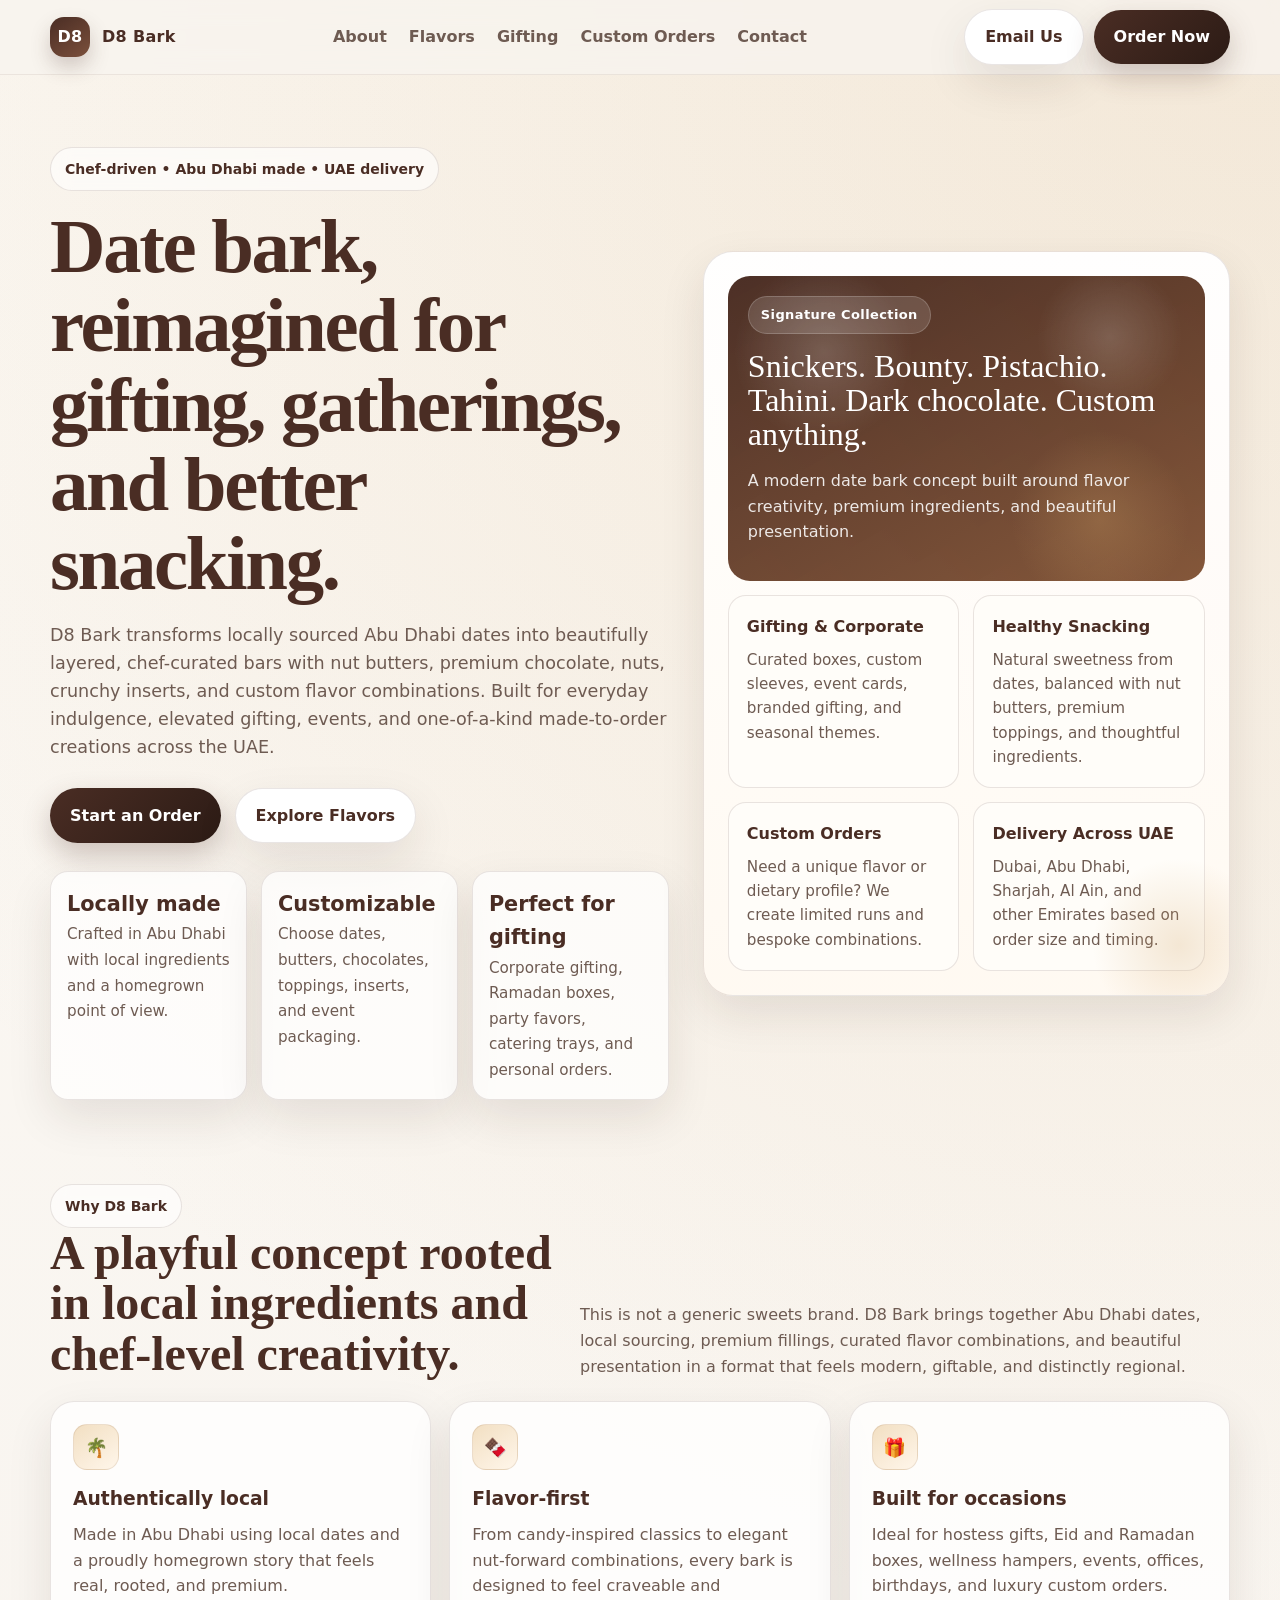
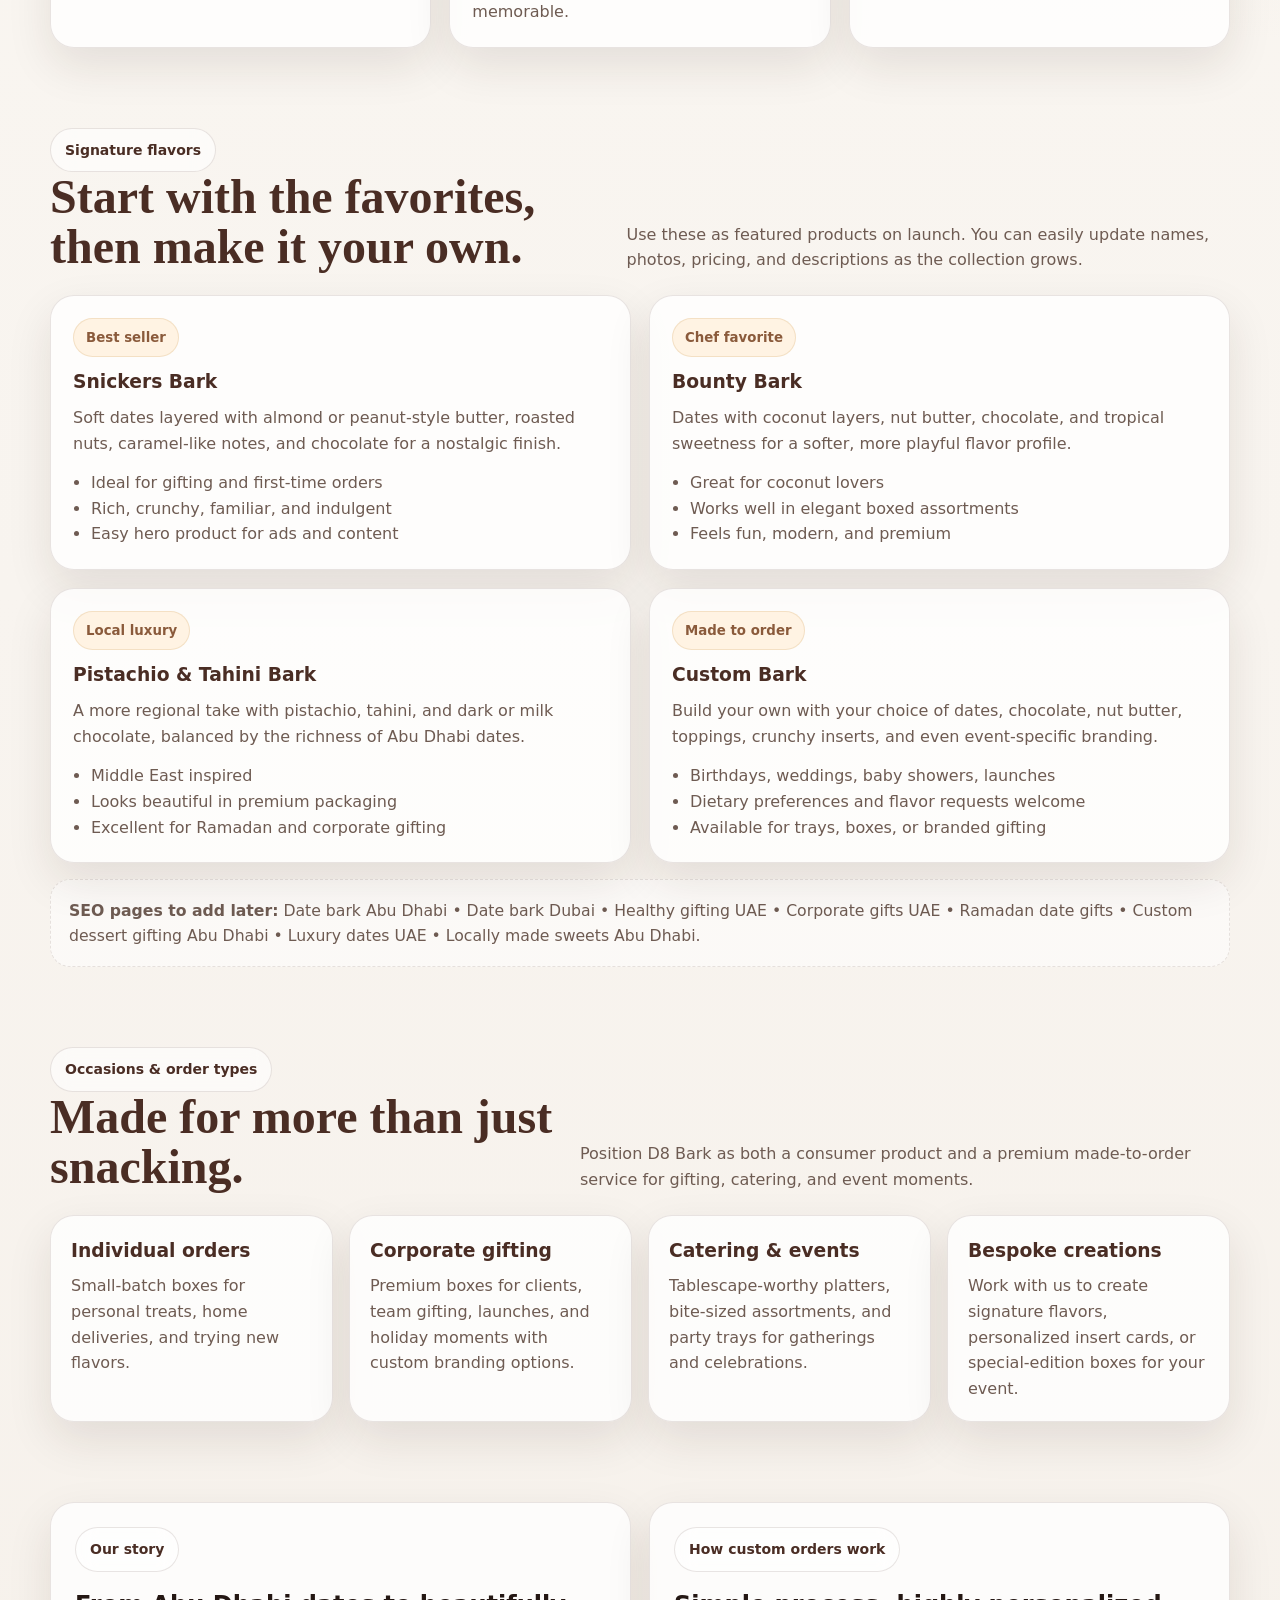
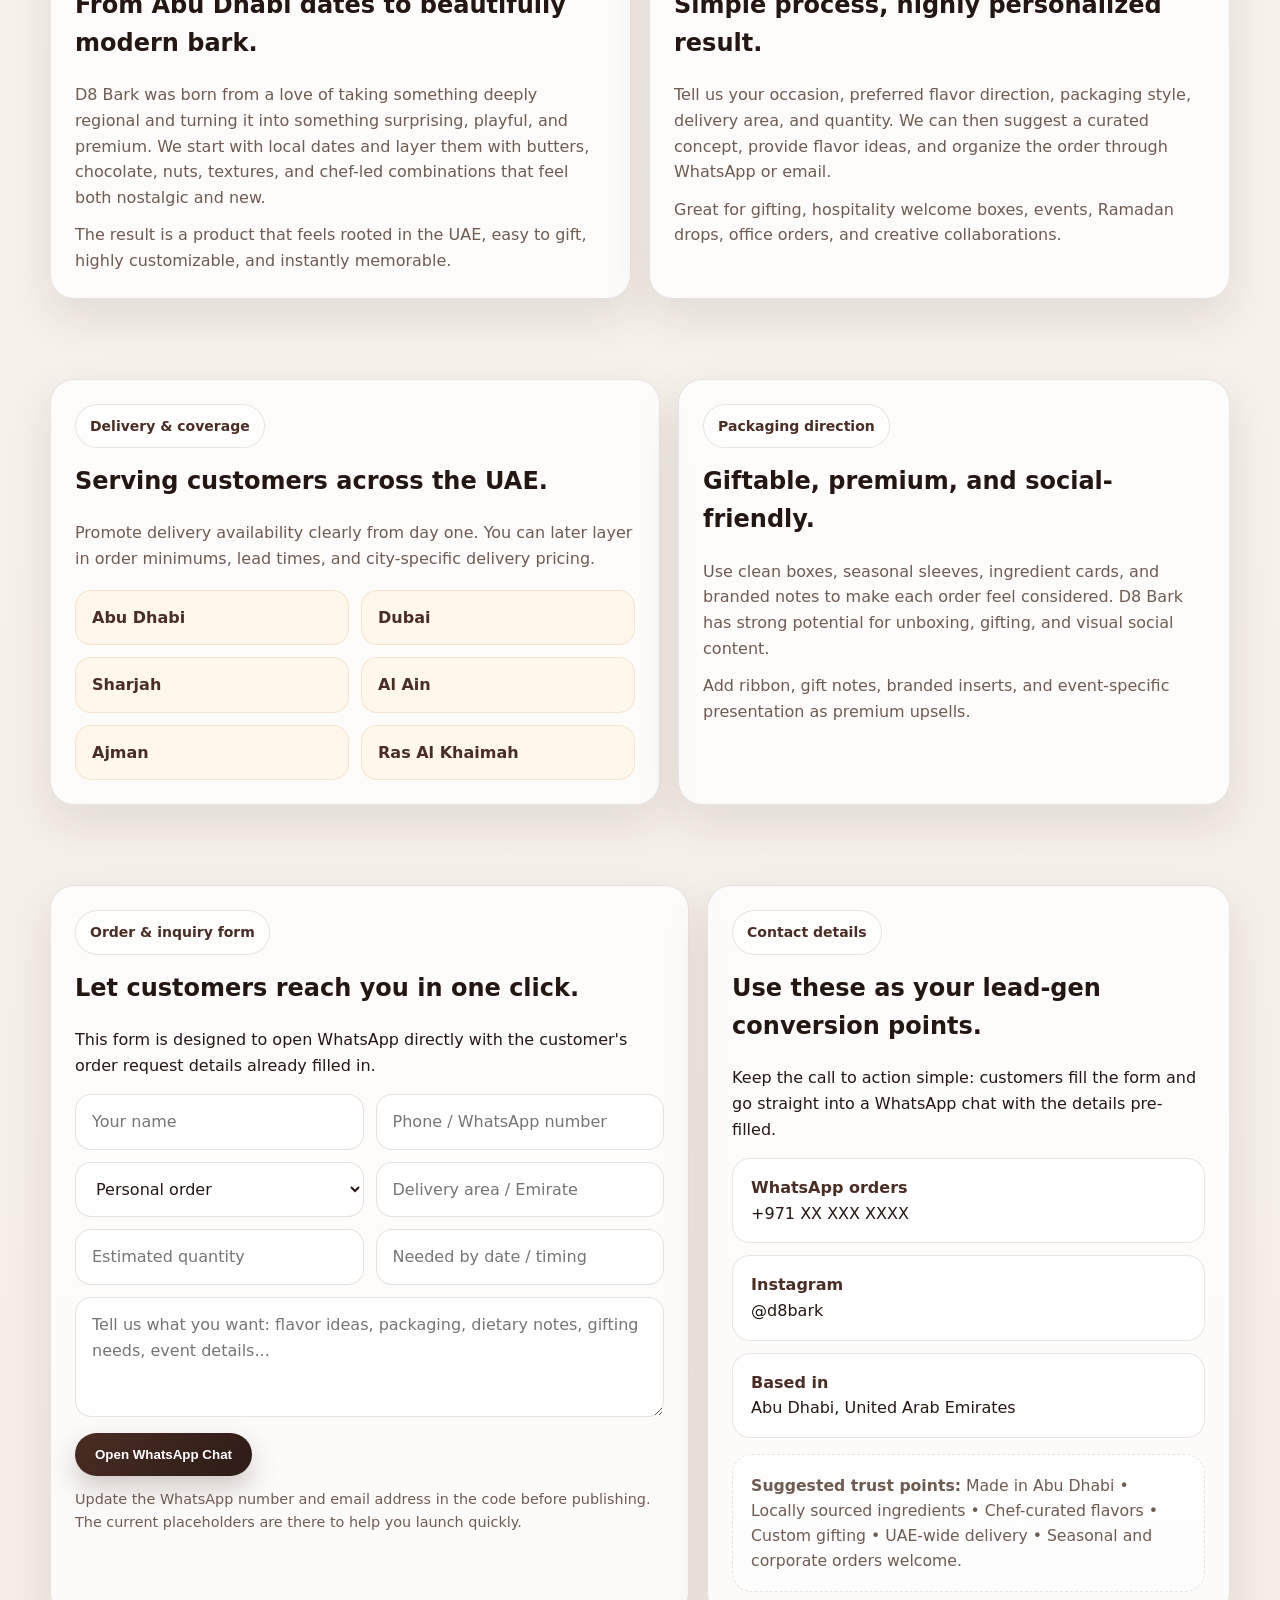
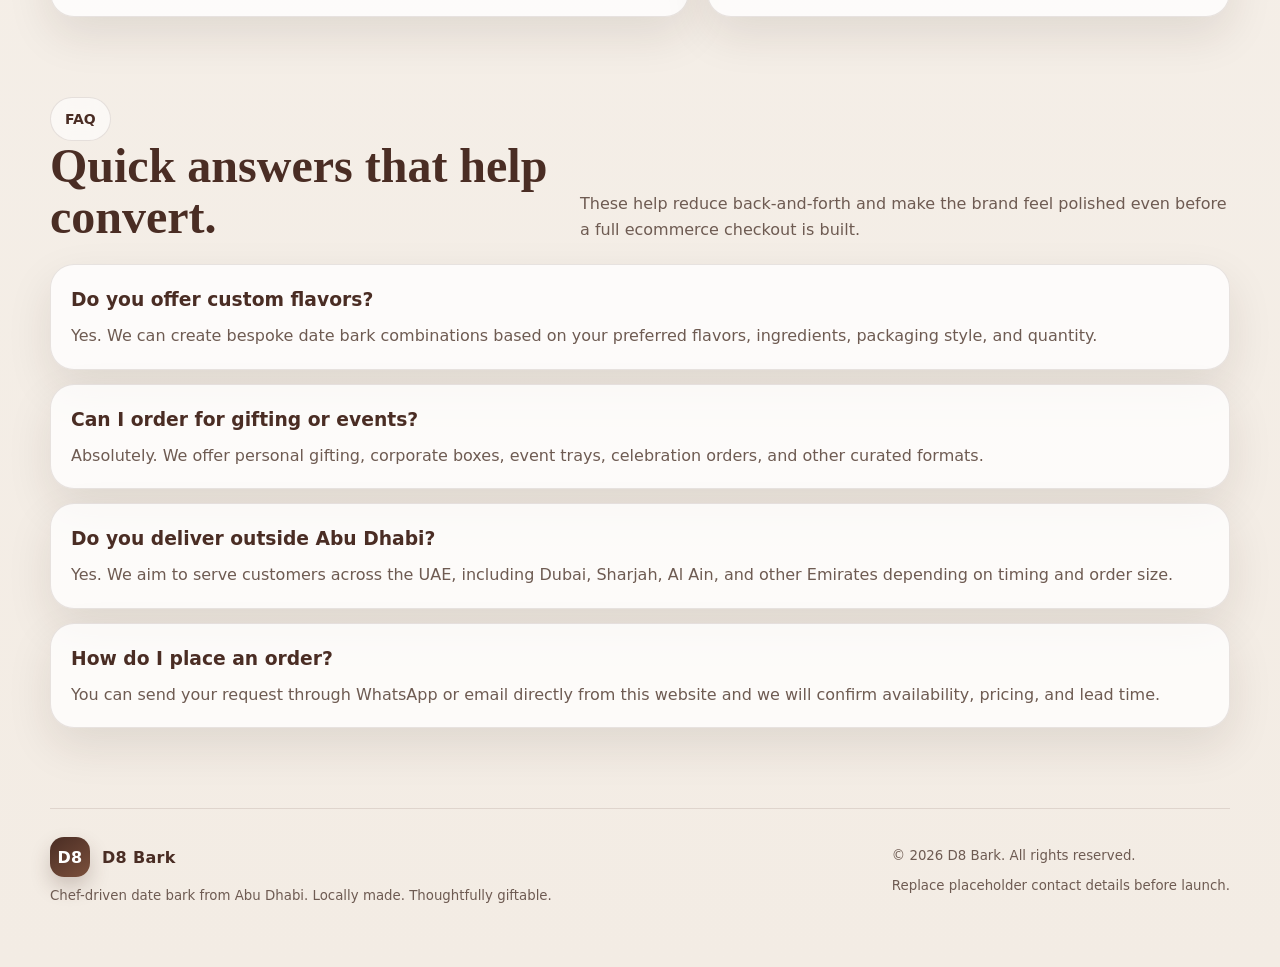
==== index.html @ bf07350d "Add files via upload" ====
<!DOCTYPE html>
<html lang="en">
<head>
  <meta charset="UTF-8" />
  <meta name="viewport" content="width=device-width, initial-scale=1.0" />
  <title>D8 Bark | Chef-Driven Date Bark from Abu Dhabi</title>
  <meta name="description" content="Locally made date bark from Abu Dhabi. Custom gifting, catering, healthy snacking, and made-to-order date bark across the UAE." />
  <meta name="theme-color" content="#4A2D24" />
  <meta property="og:title" content="D8 Bark | Chef-Driven Date Bark from Abu Dhabi" />
  <meta property="og:description" content="Locally made, locally sourced, chef-driven date bark for gifting, catering, and custom orders across the UAE." />
  <meta property="og:type" content="website" />
  <style>
    :root{
      --bg:#f8f4ef;
      --card:#fffdf9;
      --ink:#241713;
      --muted:#6e5b52;
      --brand:#4a2d24;
      --brand-2:#8a5a3b;
      --accent:#d4a76a;
      --line:rgba(74,45,36,.12);
      --shadow:0 18px 45px rgba(48,28,20,.10);
      --radius:22px;
      --max:1180px;
    }
    *{box-sizing:border-box}
    html{scroll-behavior:smooth}
    body{
      margin:0;
      font-family: Inter, ui-sans-serif, system-ui, -apple-system, BlinkMacSystemFont, "Segoe UI", sans-serif;
      background:
        radial-gradient(circle at top right, rgba(212,167,106,.20), transparent 28%),
        linear-gradient(180deg,#fbf8f3 0%, #f8f4ef 38%, #f3ece4 100%);
      color:var(--ink);
      line-height:1.6;
    }
    a{text-decoration:none;color:inherit}
    img{max-width:100%;display:block}
    .container{width:min(calc(100% - 32px), var(--max)); margin:0 auto}
    .pill{
      display:inline-flex; align-items:center; gap:8px;
      border:1px solid var(--line); padding:10px 14px; border-radius:999px;
      background:rgba(255,255,255,.6); backdrop-filter: blur(10px);
      color:var(--brand); font-weight:600; font-size:14px;
    }
    .btn{
      display:inline-flex; align-items:center; justify-content:center; gap:10px;
      padding:14px 20px; border-radius:999px; font-weight:700;
      transition:transform .2s ease, box-shadow .2s ease, opacity .2s ease;
      border:none; cursor:pointer;
    }
    .btn:hover{transform:translateY(-1px)}
    .btn-primary{
      background:linear-gradient(135deg,var(--brand),#2c1b15);
      color:#fff; box-shadow:0 12px 28px rgba(74,45,36,.25);
    }
    .btn-secondary{
      background:#fff; color:var(--brand); border:1px solid var(--line);
      box-shadow:var(--shadow);
    }
    .site-header{
      position:sticky; top:0; z-index:50;
      backdrop-filter: blur(12px);
      background:rgba(248,244,239,.78);
      border-bottom:1px solid rgba(74,45,36,.08);
    }
    .nav{
      display:flex; align-items:center; justify-content:space-between; gap:20px;
      min-height:74px;
    }
    .brand{
      display:flex; align-items:center; gap:12px; font-weight:800; letter-spacing:.02em;
      color:var(--brand);
    }
    .brand-mark{
      width:40px; height:40px; border-radius:14px;
      background:linear-gradient(145deg,var(--brand),#7b503c);
      color:#fff; display:grid; place-items:center; font-weight:900;
      box-shadow:0 10px 20px rgba(74,45,36,.22);
    }
    .nav-links{display:flex; align-items:center; gap:22px; color:var(--muted); font-weight:600}
    .nav-links a:hover{color:var(--brand)}
    .nav-cta{display:flex; gap:10px; align-items:center}
    .mobile-hide{display:block}
    .hero{
      padding:72px 0 44px;
    }
    .hero-grid{
      display:grid; grid-template-columns:1.08fr .92fr; gap:34px; align-items:center;
    }
    .hero-copy h1{
      font-family: Georgia, "Times New Roman", serif;
      font-size:clamp(2.6rem, 6vw, 5rem);
      line-height:1.03; margin:16px 0 18px; color:var(--brand);
      letter-spacing:-.03em;
    }
    .hero-copy p{
      font-size:1.1rem; color:var(--muted); max-width:700px;
    }
    .hero-actions{display:flex; flex-wrap:wrap; gap:14px; margin-top:26px}
    .hero-stats{
      display:grid; grid-template-columns:repeat(3,1fr); gap:14px; margin-top:28px;
    }
    .stat{
      background:rgba(255,255,255,.72);
      border:1px solid var(--line); border-radius:18px; padding:16px;
      box-shadow:var(--shadow);
    }
    .stat strong{display:block; font-size:1.3rem; color:var(--brand)}
    .stat span{font-size:.95rem; color:var(--muted)}
    .hero-card{
      background:linear-gradient(180deg, rgba(255,255,255,.95), rgba(255,249,242,.95));
      border:1px solid var(--line); border-radius:30px; padding:24px;
      box-shadow:var(--shadow);
      position:relative; overflow:hidden;
    }
    .hero-card:before{
      content:"";
      position:absolute; inset:auto -40px -40px auto; width:180px; height:180px;
      background:radial-gradient(circle, rgba(212,167,106,.26), transparent 68%);
    }
    .mock{
      display:grid; gap:14px;
    }
    .mock-top{
      border-radius:22px; padding:20px;
      min-height:220px;
      background:
        linear-gradient(150deg, rgba(74,45,36,.92), rgba(138,90,59,.88)),
        linear-gradient(45deg,#8c6b55,#3b271f);
      color:#fff; position:relative; overflow:hidden;
    }
    .mock-top:after{
      content:"";
      position:absolute; inset:0;
      background:
        radial-gradient(circle at 20% 25%, rgba(255,255,255,.18), transparent 20%),
        radial-gradient(circle at 80% 20%, rgba(255,255,255,.16), transparent 16%),
        radial-gradient(circle at 78% 80%, rgba(212,167,106,.26), transparent 20%);
      pointer-events:none;
    }
    .mock-badge{
      display:inline-block; padding:8px 12px; border-radius:999px;
      background:rgba(255,255,255,.14); border:1px solid rgba(255,255,255,.18);
      font-size:13px; font-weight:700; letter-spacing:.03em;
      position:relative; z-index:1;
    }
    .mock-title{
      position:relative; z-index:1;
      font-family:Georgia, serif; font-size:2rem; line-height:1.06; margin:16px 0 10px;
    }
    .mock-top p{position:relative; z-index:1; max-width:420px; color:rgba(255,255,255,.88)}
    .mini-grid{
      display:grid; grid-template-columns:repeat(2,1fr); gap:14px;
    }
    .mini-card{
      background:var(--card); border:1px solid var(--line);
      border-radius:18px; padding:18px; min-height:124px;
    }
    .mini-card h4{margin:0 0 8px; color:var(--brand)}
    .mini-card p{margin:0; color:var(--muted); font-size:.95rem}
    section{padding:40px 0}
    .section-head{
      display:flex; justify-content:space-between; align-items:end; gap:16px; margin-bottom:22px;
    }
    .section-head h2{
      font-family:Georgia, serif; font-size:clamp(2rem,4vw,3rem); line-height:1.05;
      color:var(--brand); margin:0;
    }
    .section-head p{max-width:650px; margin:0; color:var(--muted)}
    .card-grid{
      display:grid; grid-template-columns:repeat(3,1fr); gap:18px;
    }
    .feature, .product, .use-case, .faq, .story, .inquiry-card, .banner{
      background:rgba(255,255,255,.78); border:1px solid var(--line);
      border-radius:24px; box-shadow:var(--shadow);
    }
    .feature{padding:22px}
    .icon{
      width:46px; height:46px; border-radius:14px;
      display:grid; place-items:center; font-size:1.15rem; margin-bottom:14px;
      background:linear-gradient(145deg,#f2dfc2,#fff6ea);
      border:1px solid rgba(138,90,59,.14);
    }
    h3{margin:0 0 8px; color:var(--brand)}
    .feature p,.product p,.use-case p,.story p,.faq p,.banner p{margin:0; color:var(--muted)}
    .products{
      display:grid; grid-template-columns:repeat(2,1fr); gap:18px;
    }
    .product{padding:22px; position:relative; overflow:hidden}
    .product small{
      display:inline-flex; margin-bottom:10px; font-weight:700; color:var(--brand-2);
      background:#fff3e3; border:1px solid rgba(212,167,106,.25);
      padding:8px 12px; border-radius:999px;
    }
    .product ul{
      margin:14px 0 0; padding-left:18px; color:var(--muted)
    }
    .story-wrap{
      display:grid; grid-template-columns:1fr 1fr; gap:18px;
    }
    .story{padding:24px}
    .use-cases{
      display:grid; grid-template-columns:repeat(4,1fr); gap:16px;
    }
    .use-case{padding:20px}
    .delivery{
      display:grid; grid-template-columns:1.05fr .95fr; gap:18px; align-items:stretch;
    }
    .banner{padding:24px}
    .delivery-list{
      display:grid; grid-template-columns:repeat(2,1fr); gap:12px; margin-top:18px;
    }
    .delivery-item{
      padding:14px 16px; border-radius:16px; background:#fff7ec; color:var(--brand);
      border:1px solid rgba(212,167,106,.24); font-weight:700;
    }
    .inquiry-wrap{
      display:grid; grid-template-columns:1.1fr .9fr; gap:18px;
    }
    .inquiry-card{padding:24px}
    .contact-list{
      display:grid; gap:12px; margin-top:16px;
    }
    .contact-item{
      padding:16px 18px; border-radius:18px; border:1px solid var(--line); background:#fff;
    }
    .contact-item strong{display:block; color:var(--brand)}
    form{
      display:grid; gap:12px; margin-top:16px;
    }
    .row-2{display:grid; grid-template-columns:1fr 1fr; gap:12px}
    input, select, textarea{
      width:100%; padding:14px 16px; border-radius:16px;
      border:1px solid rgba(74,45,36,.14); background:#fff; color:var(--ink);
      font:inherit;
    }
    textarea{min-height:120px; resize:vertical}
    .form-note{font-size:.9rem; color:var(--muted); margin-top:12px}
    .faq-list{display:grid; gap:14px}
    .faq{padding:20px}
    .footer{
      padding:40px 0 60px; color:var(--muted);
    }
    .footer-inner{
      display:flex; justify-content:space-between; gap:20px; align-items:flex-start;
      padding-top:28px; border-top:1px solid var(--line);
    }
    .footer small{display:block; margin-top:8px}
    .seo-copy{
      font-size:.98rem; color:var(--muted);
      background:rgba(255,255,255,.5); border:1px dashed rgba(74,45,36,.12);
      border-radius:20px; padding:18px; margin-top:16px;
    }
    @media (max-width: 980px){
      .hero-grid,.story-wrap,.delivery,.inquiry-wrap{grid-template-columns:1fr}
      .card-grid,.use-cases{grid-template-columns:repeat(2,1fr)}
      .products{grid-template-columns:1fr}
      .nav-links{display:none}
      .mobile-hide{display:none}
    }
    @media (max-width: 640px){
      .hero{padding-top:34px}
      .hero-stats,.card-grid,.use-cases,.delivery-list,.row-2,.mini-grid{grid-template-columns:1fr}
      .nav-cta .btn-secondary{display:none}
      .footer-inner{flex-direction:column}
      .btn{width:100%}
      .hero-actions{display:grid; grid-template-columns:1fr}
    }
  </style>
</head>
<body>
  <header class="site-header">
    <div class="container nav">
      <a href="#top" class="brand">
        <span class="brand-mark">D8</span>
        <span>D8 Bark</span>
      </a>
      <nav class="nav-links">
        <a href="#about">About</a>
        <a href="#flavors">Flavors</a>
        <a href="#gifting">Gifting</a>
        <a href="#custom">Custom Orders</a>
        <a href="#contact">Contact</a>
      </nav>
      <div class="nav-cta">
        <a class="btn btn-secondary mobile-hide" href="mailto:jessica.queitsch@gmail.com">Email Us</a>
        <a class="btn btn-primary" href="#contact">Order Now</a>
      </div>
    </div>
  </header>

  <main id="top">
    <section class="hero">
      <div class="container hero-grid">
        <div class="hero-copy">
          <span class="pill">Chef-driven • Abu Dhabi made • UAE delivery</span>
          <h1>Date bark, reimagined for gifting, gatherings, and better snacking.</h1>
          <p>
            D8 Bark transforms locally sourced Abu Dhabi dates into beautifully layered, chef-curated bars with nut butters,
            premium chocolate, nuts, crunchy inserts, and custom flavor combinations. Built for everyday indulgence, elevated gifting,
            events, and one-of-a-kind made-to-order creations across the UAE.
          </p>
          <div class="hero-actions">
            <a class="btn btn-primary" href="#contact">Start an Order</a>
            <a class="btn btn-secondary" href="#flavors">Explore Flavors</a>
          </div>
          <div class="hero-stats">
            <div class="stat">
              <strong>Locally made</strong>
              <span>Crafted in Abu Dhabi with local ingredients and a homegrown point of view.</span>
            </div>
            <div class="stat">
              <strong>Customizable</strong>
              <span>Choose dates, butters, chocolates, toppings, inserts, and event packaging.</span>
            </div>
            <div class="stat">
              <strong>Perfect for gifting</strong>
              <span>Corporate gifting, Ramadan boxes, party favors, catering trays, and personal orders.</span>
            </div>
          </div>
        </div>

        <div class="hero-card">
          <div class="mock">
            <div class="mock-top">
              <span class="mock-badge">Signature Collection</span>
              <div class="mock-title">Snickers. Bounty. Pistachio. Tahini. Dark chocolate. Custom anything.</div>
              <p>
                A modern date bark concept built around flavor creativity, premium ingredients, and beautiful presentation.
              </p>
            </div>
            <div class="mini-grid">
              <div class="mini-card">
                <h4>Gifting & Corporate</h4>
                <p>Curated boxes, custom sleeves, event cards, branded gifting, and seasonal themes.</p>
              </div>
              <div class="mini-card">
                <h4>Healthy Snacking</h4>
                <p>Natural sweetness from dates, balanced with nut butters, premium toppings, and thoughtful ingredients.</p>
              </div>
              <div class="mini-card">
                <h4>Custom Orders</h4>
                <p>Need a unique flavor or dietary profile? We create limited runs and bespoke combinations.</p>
              </div>
              <div class="mini-card">
                <h4>Delivery Across UAE</h4>
                <p>Dubai, Abu Dhabi, Sharjah, Al Ain, and other Emirates based on order size and timing.</p>
              </div>
            </div>
          </div>
        </div>
      </div>
    </section>

    <section id="about">
      <div class="container">
        <div class="section-head">
          <div>
            <span class="pill">Why D8 Bark</span>
            <h2>A playful concept rooted in local ingredients and chef-level creativity.</h2>
          </div>
          <p>
            This is not a generic sweets brand. D8 Bark brings together Abu Dhabi dates, local sourcing, premium fillings,
            curated flavor combinations, and beautiful presentation in a format that feels modern, giftable, and distinctly regional.
          </p>
        </div>

        <div class="card-grid">
          <article class="feature">
            <div class="icon">🌴</div>
            <h3>Authentically local</h3>
            <p>Made in Abu Dhabi using local dates and a proudly homegrown story that feels real, rooted, and premium.</p>
          </article>
          <article class="feature">
            <div class="icon">🍫</div>
            <h3>Flavor-first</h3>
            <p>From candy-inspired classics to elegant nut-forward combinations, every bark is designed to feel craveable and memorable.</p>
          </article>
          <article class="feature">
            <div class="icon">🎁</div>
            <h3>Built for occasions</h3>
            <p>Ideal for hostess gifts, Eid and Ramadan boxes, wellness hampers, events, offices, birthdays, and luxury custom orders.</p>
          </article>
        </div>
      </div>
    </section>

    <section id="flavors">
      <div class="container">
        <div class="section-head">
          <div>
            <span class="pill">Signature flavors</span>
            <h2>Start with the favorites, then make it your own.</h2>
          </div>
          <p>
            Use these as featured products on launch. You can easily update names, photos, pricing, and descriptions as the collection grows.
          </p>
        </div>

        <div class="products">
          <article class="product">
            <small>Best seller</small>
            <h3>Snickers Bark</h3>
            <p>Soft dates layered with almond or peanut-style butter, roasted nuts, caramel-like notes, and chocolate for a nostalgic finish.</p>
            <ul>
              <li>Ideal for gifting and first-time orders</li>
              <li>Rich, crunchy, familiar, and indulgent</li>
              <li>Easy hero product for ads and content</li>
            </ul>
          </article>

          <article class="product">
            <small>Chef favorite</small>
            <h3>Bounty Bark</h3>
            <p>Dates with coconut layers, nut butter, chocolate, and tropical sweetness for a softer, more playful flavor profile.</p>
            <ul>
              <li>Great for coconut lovers</li>
              <li>Works well in elegant boxed assortments</li>
              <li>Feels fun, modern, and premium</li>
            </ul>
          </article>

          <article class="product">
            <small>Local luxury</small>
            <h3>Pistachio & Tahini Bark</h3>
            <p>A more regional take with pistachio, tahini, and dark or milk chocolate, balanced by the richness of Abu Dhabi dates.</p>
            <ul>
              <li>Middle East inspired</li>
              <li>Looks beautiful in premium packaging</li>
              <li>Excellent for Ramadan and corporate gifting</li>
            </ul>
          </article>

          <article class="product">
            <small>Made to order</small>
            <h3>Custom Bark</h3>
            <p>Build your own with your choice of dates, chocolate, nut butter, toppings, crunchy inserts, and even event-specific branding.</p>
            <ul>
              <li>Birthdays, weddings, baby showers, launches</li>
              <li>Dietary preferences and flavor requests welcome</li>
              <li>Available for trays, boxes, or branded gifting</li>
            </ul>
          </article>
        </div>

        <div class="seo-copy">
          <strong>SEO pages to add later:</strong> Date bark Abu Dhabi • Date bark Dubai • Healthy gifting UAE • Corporate gifts UAE • Ramadan date gifts • Custom dessert gifting Abu Dhabi • Luxury dates UAE • Locally made sweets Abu Dhabi.
        </div>
      </div>
    </section>

    <section id="gifting">
      <div class="container">
        <div class="section-head">
          <div>
            <span class="pill">Occasions & order types</span>
            <h2>Made for more than just snacking.</h2>
          </div>
          <p>
            Position D8 Bark as both a consumer product and a premium made-to-order service for gifting, catering, and event moments.
          </p>
        </div>

        <div class="use-cases">
          <article class="use-case">
            <h3>Individual orders</h3>
            <p>Small-batch boxes for personal treats, home deliveries, and trying new flavors.</p>
          </article>
          <article class="use-case">
            <h3>Corporate gifting</h3>
            <p>Premium boxes for clients, team gifting, launches, and holiday moments with custom branding options.</p>
          </article>
          <article class="use-case">
            <h3>Catering & events</h3>
            <p>Tablescape-worthy platters, bite-sized assortments, and party trays for gatherings and celebrations.</p>
          </article>
          <article class="use-case">
            <h3>Bespoke creations</h3>
            <p>Work with us to create signature flavors, personalized insert cards, or special-edition boxes for your event.</p>
          </article>
        </div>
      </div>
    </section>

    <section id="custom">
      <div class="container story-wrap">
        <article class="story">
          <span class="pill">Our story</span>
          <h2 style="margin-top:14px">From Abu Dhabi dates to beautifully modern bark.</h2>
          <p>
            D8 Bark was born from a love of taking something deeply regional and turning it into something surprising, playful, and premium.
            We start with local dates and layer them with butters, chocolate, nuts, textures, and chef-led combinations that feel both nostalgic and new.
          </p>
          <p style="margin-top:12px">
            The result is a product that feels rooted in the UAE, easy to gift, highly customizable, and instantly memorable.
          </p>
        </article>

        <article class="story">
          <span class="pill">How custom orders work</span>
          <h2 style="margin-top:14px">Simple process, highly personalized result.</h2>
          <p>
            Tell us your occasion, preferred flavor direction, packaging style, delivery area, and quantity. We can then suggest a curated concept,
            provide flavor ideas, and organize the order through WhatsApp or email.
          </p>
          <p style="margin-top:12px">
            Great for gifting, hospitality welcome boxes, events, Ramadan drops, office orders, and creative collaborations.
          </p>
        </article>
      </div>
    </section>

    <section>
      <div class="container delivery">
        <article class="banner">
          <span class="pill">Delivery & coverage</span>
          <h2 style="margin-top:14px">Serving customers across the UAE.</h2>
          <p>
            Promote delivery availability clearly from day one. You can later layer in order minimums, lead times, and city-specific delivery pricing.
          </p>
          <div class="delivery-list">
            <div class="delivery-item">Abu Dhabi</div>
            <div class="delivery-item">Dubai</div>
            <div class="delivery-item">Sharjah</div>
            <div class="delivery-item">Al Ain</div>
            <div class="delivery-item">Ajman</div>
            <div class="delivery-item">Ras Al Khaimah</div>
          </div>
        </article>

        <article class="banner">
          <span class="pill">Packaging direction</span>
          <h2 style="margin-top:14px">Giftable, premium, and social-friendly.</h2>
          <p>
            Use clean boxes, seasonal sleeves, ingredient cards, and branded notes to make each order feel considered. D8 Bark has strong potential for
            unboxing, gifting, and visual social content.
          </p>
          <p style="margin-top:12px">
            Add ribbon, gift notes, branded inserts, and event-specific presentation as premium upsells.
          </p>
        </article>
      </div>
    </section>

    <section id="contact">
      <div class="container inquiry-wrap">
        <article class="inquiry-card">
          <span class="pill">Order & inquiry form</span>
          <h2 style="margin-top:14px">Let customers reach you in one click.</h2>
          <p>
            This form is designed to open WhatsApp directly with the customer's order request details already filled in.
          </p>

          <form id="orderForm">
            <div class="row-2">
              <input type="text" id="name" placeholder="Your name" required />
              <input type="text" id="phone" placeholder="Phone / WhatsApp number" />
            </div>
            <div class="row-2">
              <select id="orderType">
                <option>Personal order</option>
                <option>Corporate gifting</option>
                <option>Catering / event</option>
                <option>Custom flavor request</option>
              </select>
              <input type="text" id="location" placeholder="Delivery area / Emirate" />
            </div>
            <div class="row-2">
              <input type="text" id="quantity" placeholder="Estimated quantity" />
              <input type="text" id="timing" placeholder="Needed by date / timing" />
            </div>
            <textarea id="notes" placeholder="Tell us what you want: flavor ideas, packaging, dietary notes, gifting needs, event details..."></textarea>

            <div class="hero-actions" style="margin-top:4px">
              <button type="button" class="btn btn-primary" onclick="sendWhatsApp()">Open WhatsApp Chat</button>
            </div>
          </form>

          <p class="form-note">
            Update the WhatsApp number and email address in the code before publishing. The current placeholders are there to help you launch quickly.
          </p>
        </article>

        <article class="inquiry-card">
          <span class="pill">Contact details</span>
          <h2 style="margin-top:14px">Use these as your lead-gen conversion points.</h2>
          <p>
            Keep the call to action simple: customers fill the form and go straight into a WhatsApp chat with the details pre-filled.
          </p>

          <div class="contact-list">
            <div class="contact-item">
              <strong>WhatsApp orders</strong>
              <span>+971 XX XXX XXXX</span>
            </div>
            <div class="contact-item">
              <strong>Instagram</strong>
              <span>@d8bark</span>
            </div>
            <div class="contact-item">
              <strong>Based in</strong>
              <span>Abu Dhabi, United Arab Emirates</span>
            </div>
          </div>

          <div class="seo-copy">
            <strong>Suggested trust points:</strong> Made in Abu Dhabi • Locally sourced ingredients • Chef-curated flavors • Custom gifting • UAE-wide delivery • Seasonal and corporate orders welcome.
          </div>
        </article>
      </div>
    </section>

    <section>
      <div class="container">
        <div class="section-head">
          <div>
            <span class="pill">FAQ</span>
            <h2>Quick answers that help convert.</h2>
          </div>
          <p>
            These help reduce back-and-forth and make the brand feel polished even before a full ecommerce checkout is built.
          </p>
        </div>

        <div class="faq-list">
          <article class="faq">
            <h3>Do you offer custom flavors?</h3>
            <p>Yes. We can create bespoke date bark combinations based on your preferred flavors, ingredients, packaging style, and quantity.</p>
          </article>
          <article class="faq">
            <h3>Can I order for gifting or events?</h3>
            <p>Absolutely. We offer personal gifting, corporate boxes, event trays, celebration orders, and other curated formats.</p>
          </article>
          <article class="faq">
            <h3>Do you deliver outside Abu Dhabi?</h3>
            <p>Yes. We aim to serve customers across the UAE, including Dubai, Sharjah, Al Ain, and other Emirates depending on timing and order size.</p>
          </article>
          <article class="faq">
            <h3>How do I place an order?</h3>
            <p>You can send your request through WhatsApp or email directly from this website and we will confirm availability, pricing, and lead time.</p>
          </article>
        </div>
      </div>
    </section>
  </main>

  <footer class="footer">
    <div class="container footer-inner">
      <div>
        <div class="brand">
          <span class="brand-mark">D8</span>
          <span>D8 Bark</span>
        </div>
        <small>Chef-driven date bark from Abu Dhabi. Locally made. Thoughtfully giftable.</small>
      </div>
      <div>
        <small>© 2026 D8 Bark. All rights reserved.</small>
        <small>Replace placeholder contact details before launch.</small>
      </div>
    </div>
  </footer>

  <script>
    const SETTINGS = {
      whatsappNumber: "971545050266", // Replace with actual number, no + or spaces
      email: "jessica.queitsch@gmail.com"
    };

    function getFormMessage() {
      const name = document.getElementById("name").value || "";
      const phone = document.getElementById("phone").value || "";
      const orderType = document.getElementById("orderType").value || "";
      const location = document.getElementById("location").value || "";
      const quantity = document.getElementById("quantity").value || "";
      const timing = document.getElementById("timing").value || "";
      const notes = document.getElementById("notes").value || "";

      return `Hello D8 Bark!%0A%0AI'm interested in placing an order.%0A%0AName: ${encodeURIComponent(name)}%0APhone: ${encodeURIComponent(phone)}%0AOrder type: ${encodeURIComponent(orderType)}%0ALocation: ${encodeURIComponent(location)}%0AEstimated quantity: ${encodeURIComponent(quantity)}%0ANeeded by: ${encodeURIComponent(timing)}%0ADetails: ${encodeURIComponent(notes)}`;
    }

    function sendWhatsApp() {
      const url = `https://wa.me/${SETTINGS.whatsappNumber}?text=${getFormMessage()}`;
      window.open(url, "_blank");
    }
  </script>
</body>
</html>
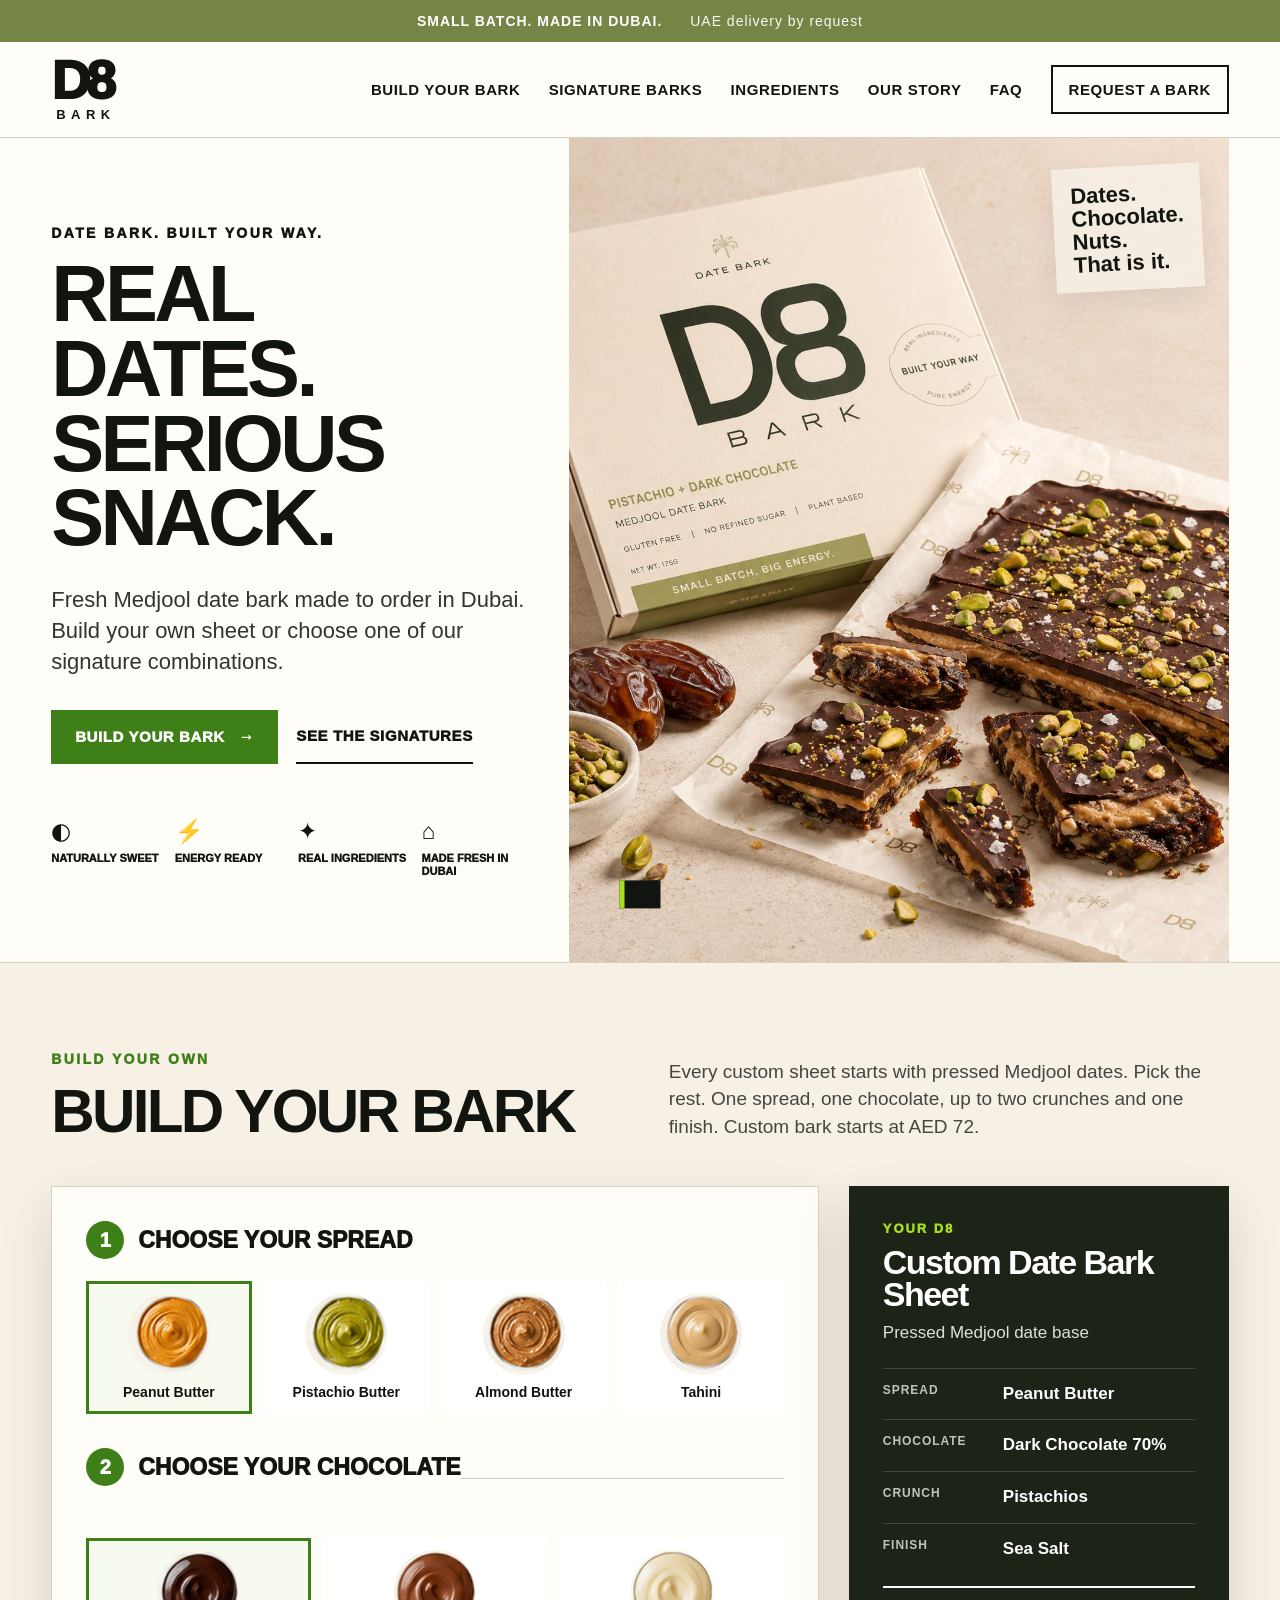
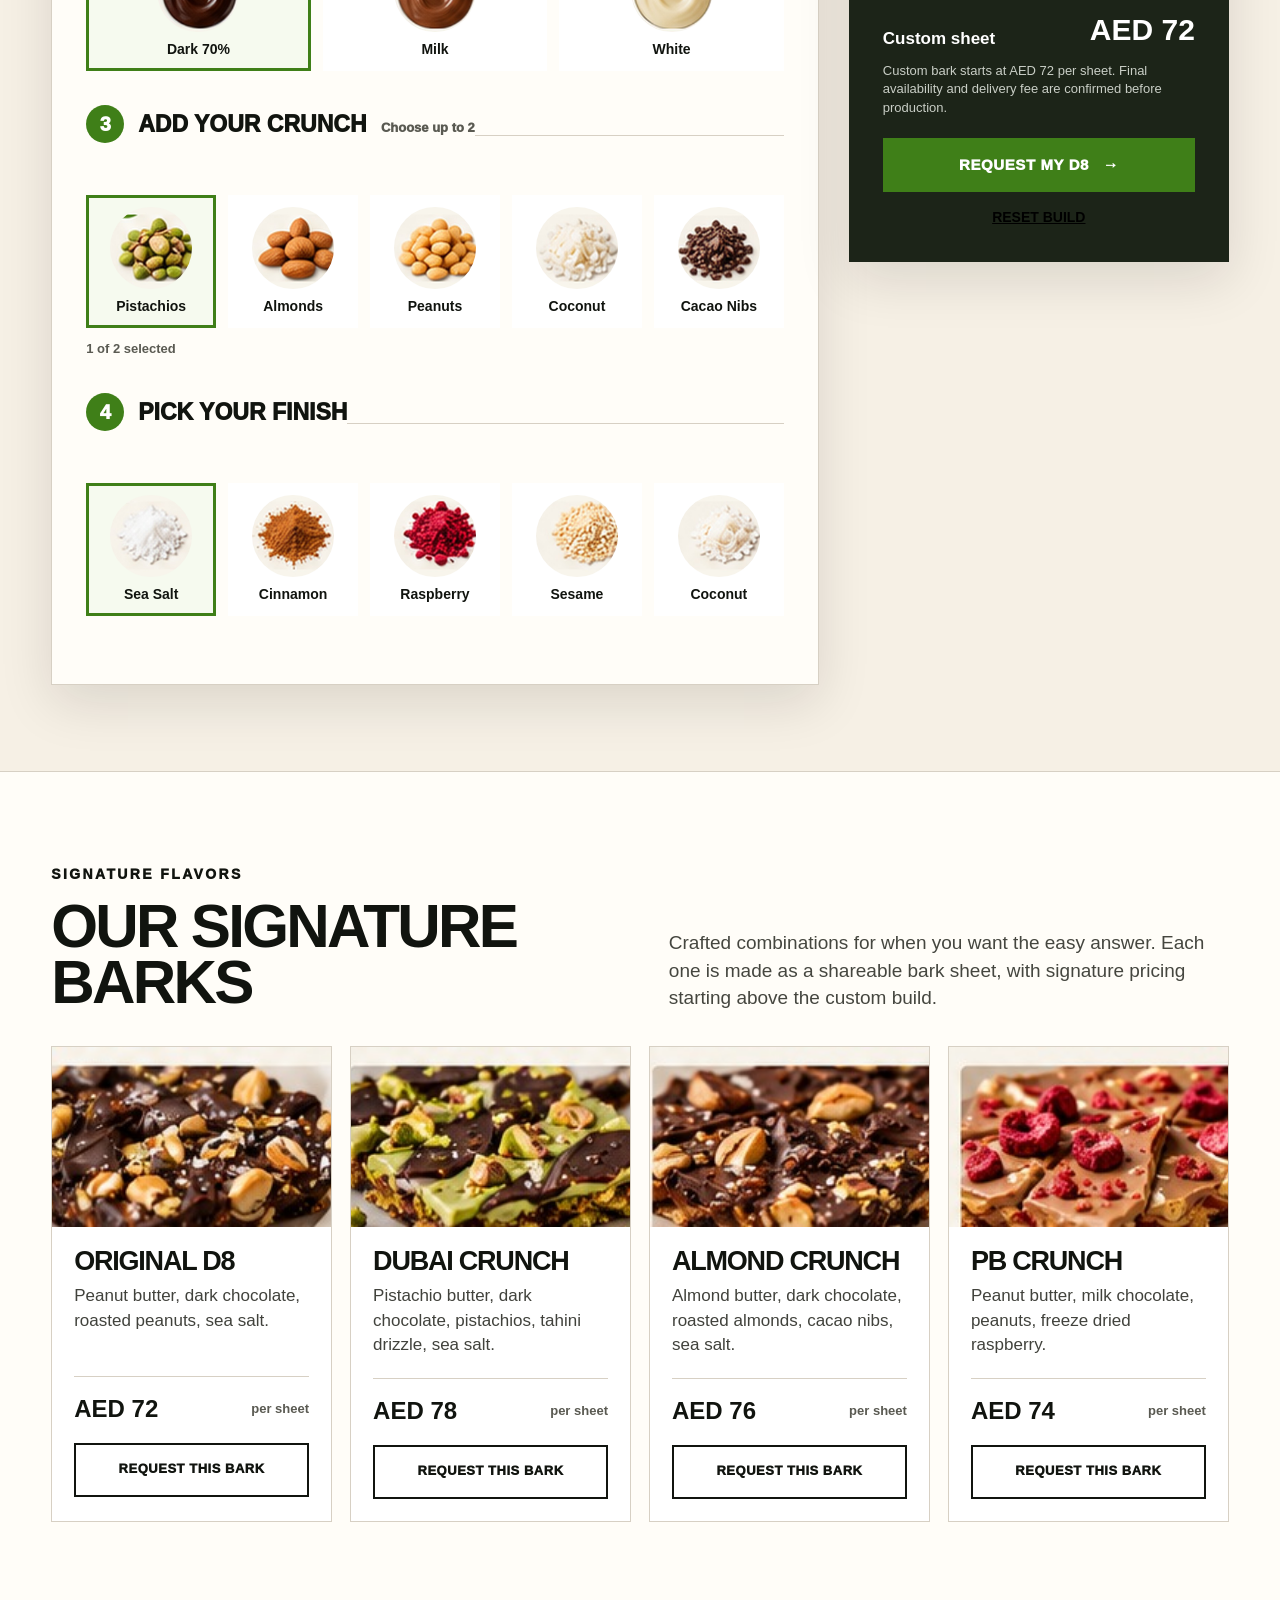
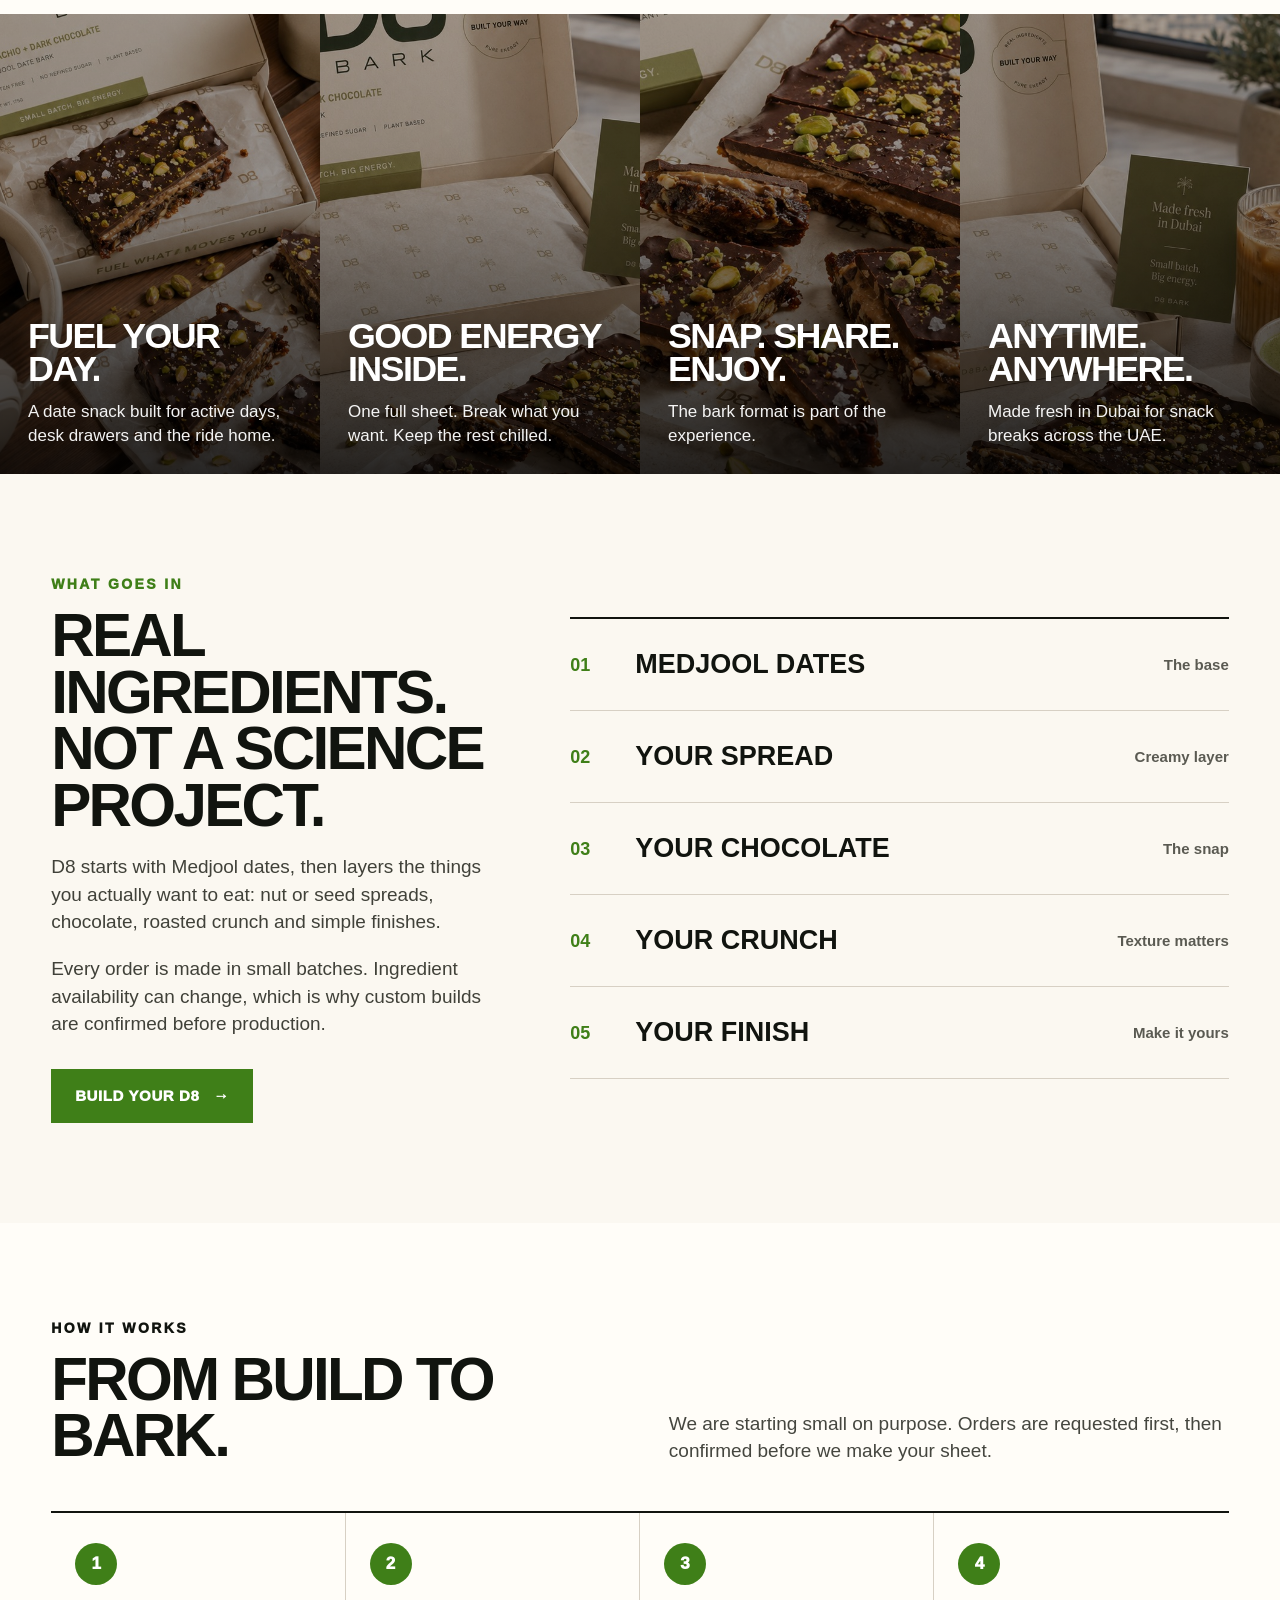
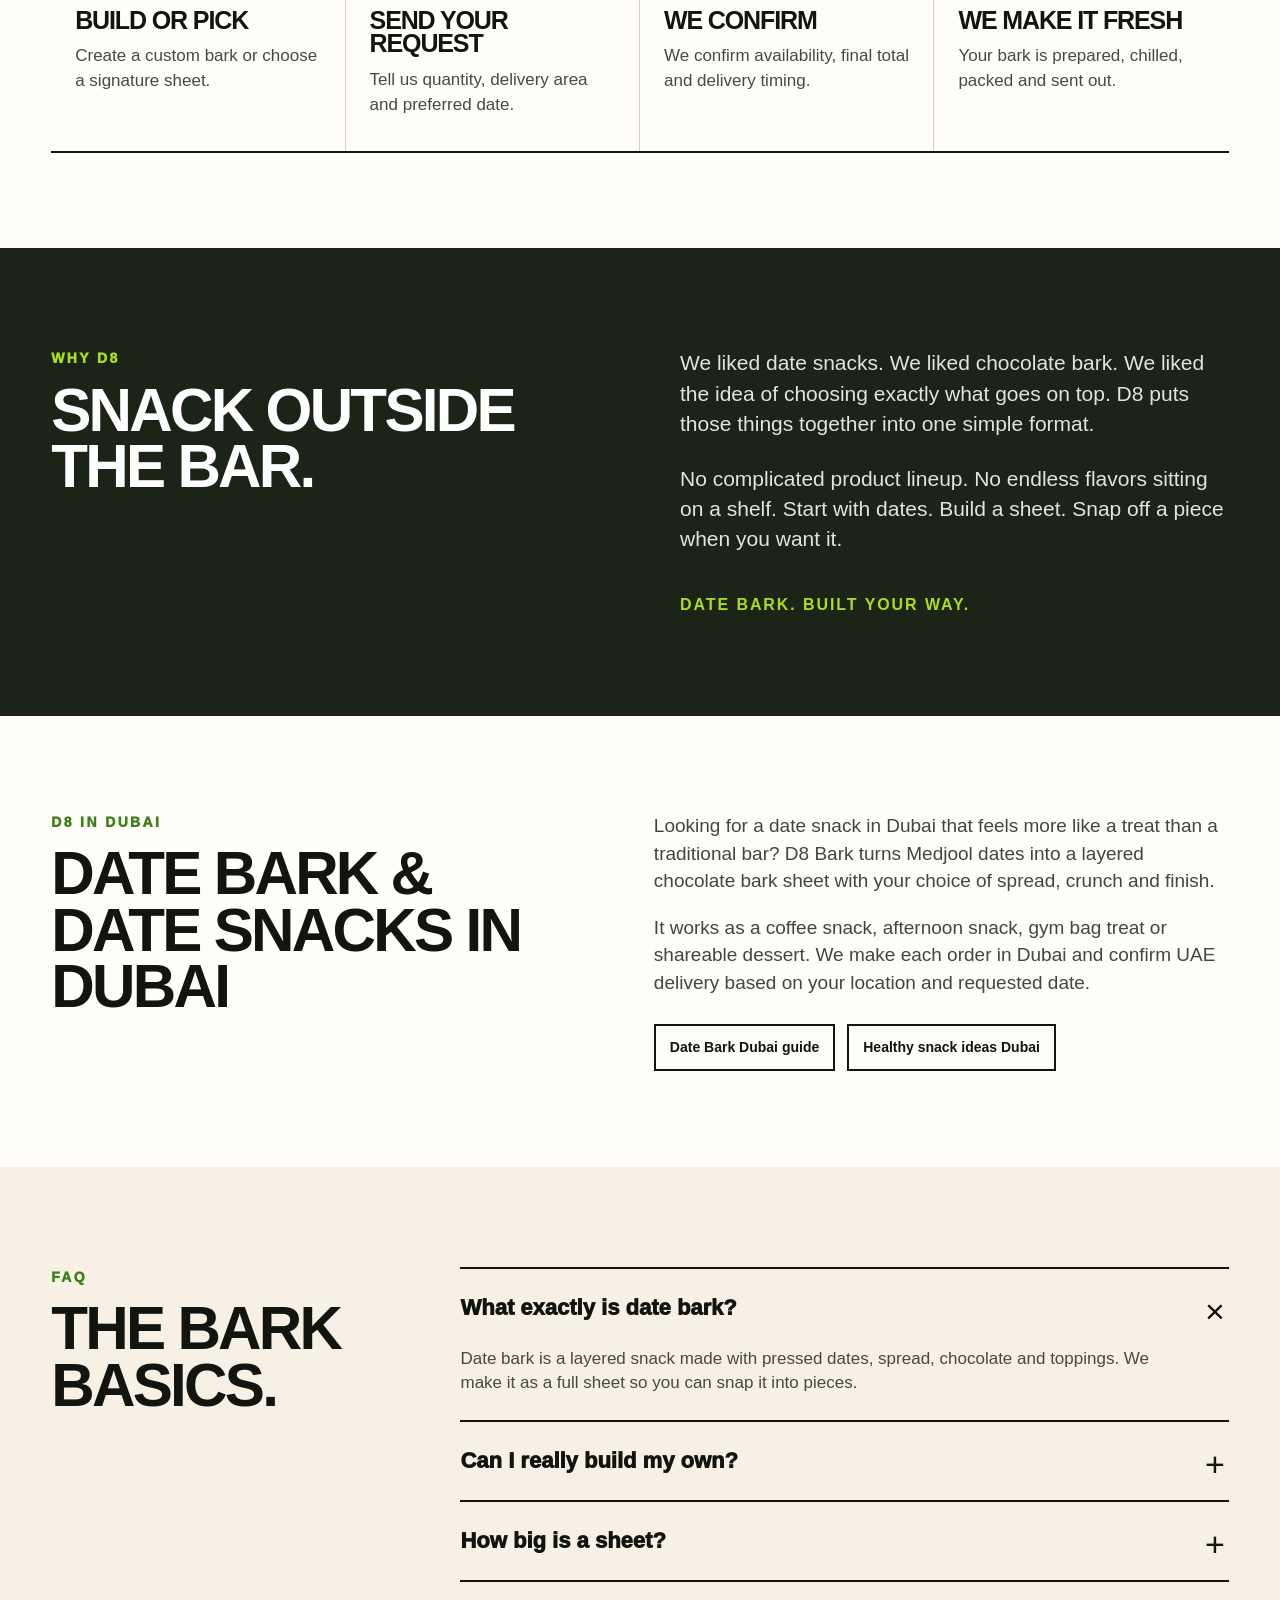
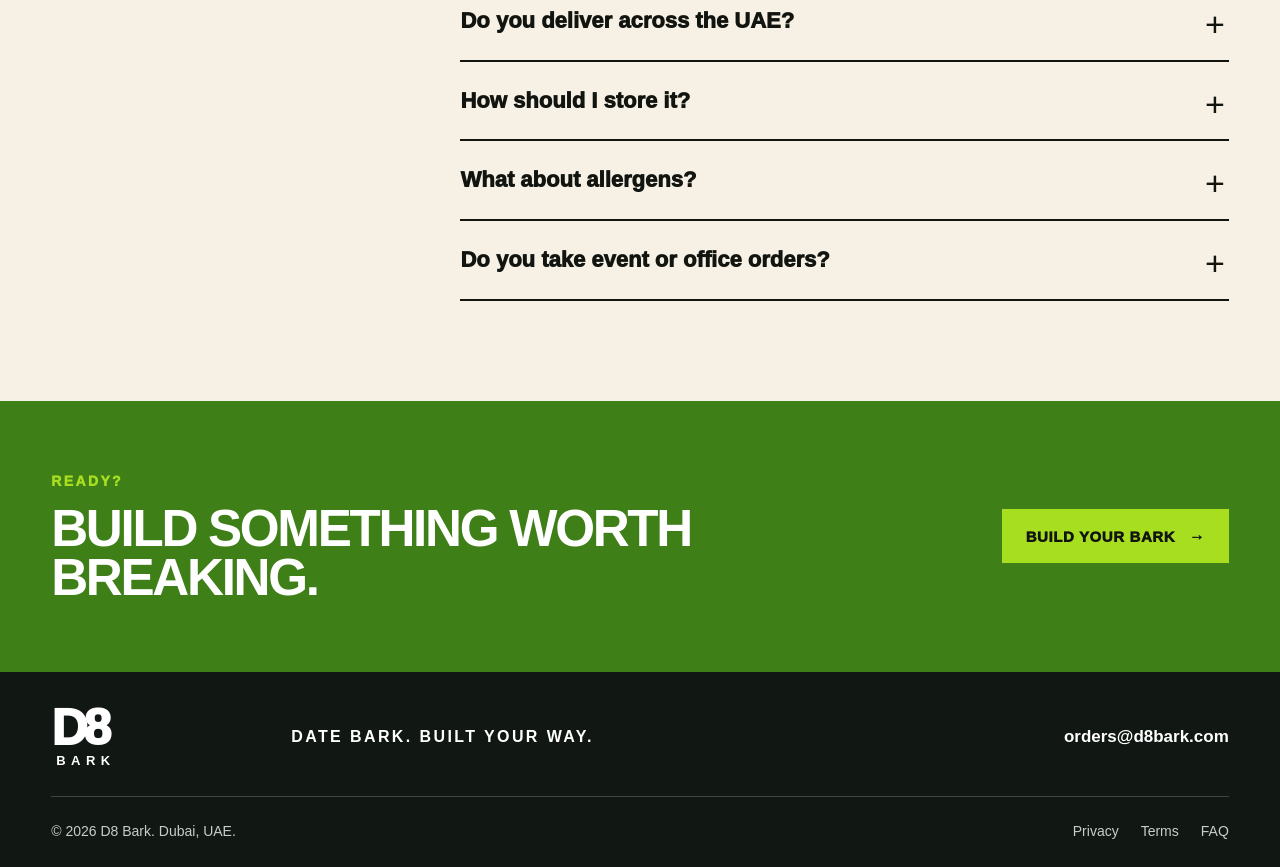
==== commit 3d67ace7: "Add files via upload" ====
--- a/index.html
+++ b/index.html
@@ -1,688 +1,451 @@
-<!DOCTYPE html>
+<!doctype html>
 <html lang="en">
 <head>
-  <meta charset="UTF-8" />
-  <meta name="viewport" content="width=device-width, initial-scale=1.0" />
-  <title>D8 Bark | Chef-Driven Date Bark from Abu Dhabi</title>
-  <meta name="description" content="Locally made date bark from Abu Dhabi. Custom gifting, catering, healthy snacking, and made-to-order date bark across the UAE." />
-  <meta name="theme-color" content="#4A2D24" />
-  <meta property="og:title" content="D8 Bark | Chef-Driven Date Bark from Abu Dhabi" />
-  <meta property="og:description" content="Locally made, locally sourced, chef-driven date bark for gifting, catering, and custom orders across the UAE." />
-  <meta property="og:type" content="website" />
-  <style>
-    :root{
-      --bg:#f8f4ef;
-      --card:#fffdf9;
-      --ink:#241713;
-      --muted:#6e5b52;
-      --brand:#4a2d24;
-      --brand-2:#8a5a3b;
-      --accent:#d4a76a;
-      --line:rgba(74,45,36,.12);
-      --shadow:0 18px 45px rgba(48,28,20,.10);
-      --radius:22px;
-      --max:1180px;
-    }
-    *{box-sizing:border-box}
-    html{scroll-behavior:smooth}
-    body{
-      margin:0;
-      font-family: Inter, ui-sans-serif, system-ui, -apple-system, BlinkMacSystemFont, "Segoe UI", sans-serif;
-      background:
-        radial-gradient(circle at top right, rgba(212,167,106,.20), transparent 28%),
-        linear-gradient(180deg,#fbf8f3 0%, #f8f4ef 38%, #f3ece4 100%);
-      color:var(--ink);
-      line-height:1.6;
-    }
-    a{text-decoration:none;color:inherit}
-    img{max-width:100%;display:block}
-    .container{width:min(calc(100% - 32px), var(--max)); margin:0 auto}
-    .pill{
-      display:inline-flex; align-items:center; gap:8px;
-      border:1px solid var(--line); padding:10px 14px; border-radius:999px;
-      background:rgba(255,255,255,.6); backdrop-filter: blur(10px);
-      color:var(--brand); font-weight:600; font-size:14px;
-    }
-    .btn{
-      display:inline-flex; align-items:center; justify-content:center; gap:10px;
-      padding:14px 20px; border-radius:999px; font-weight:700;
-      transition:transform .2s ease, box-shadow .2s ease, opacity .2s ease;
-      border:none; cursor:pointer;
-    }
-    .btn:hover{transform:translateY(-1px)}
-    .btn-primary{
-      background:linear-gradient(135deg,var(--brand),#2c1b15);
-      color:#fff; box-shadow:0 12px 28px rgba(74,45,36,.25);
-    }
-    .btn-secondary{
-      background:#fff; color:var(--brand); border:1px solid var(--line);
-      box-shadow:var(--shadow);
-    }
-    .site-header{
-      position:sticky; top:0; z-index:50;
-      backdrop-filter: blur(12px);
-      background:rgba(248,244,239,.78);
-      border-bottom:1px solid rgba(74,45,36,.08);
-    }
-    .nav{
-      display:flex; align-items:center; justify-content:space-between; gap:20px;
-      min-height:74px;
-    }
-    .brand{
-      display:flex; align-items:center; gap:12px; font-weight:800; letter-spacing:.02em;
-      color:var(--brand);
-    }
-    .brand-mark{
-      width:40px; height:40px; border-radius:14px;
-      background:linear-gradient(145deg,var(--brand),#7b503c);
-      color:#fff; display:grid; place-items:center; font-weight:900;
-      box-shadow:0 10px 20px rgba(74,45,36,.22);
-    }
-    .nav-links{display:flex; align-items:center; gap:22px; color:var(--muted); font-weight:600}
-    .nav-links a:hover{color:var(--brand)}
-    .nav-cta{display:flex; gap:10px; align-items:center}
-    .mobile-hide{display:block}
-    .hero{
-      padding:72px 0 44px;
-    }
-    .hero-grid{
-      display:grid; grid-template-columns:1.08fr .92fr; gap:34px; align-items:center;
-    }
-    .hero-copy h1{
-      font-family: Georgia, "Times New Roman", serif;
-      font-size:clamp(2.6rem, 6vw, 5rem);
-      line-height:1.03; margin:16px 0 18px; color:var(--brand);
-      letter-spacing:-.03em;
-    }
-    .hero-copy p{
-      font-size:1.1rem; color:var(--muted); max-width:700px;
-    }
-    .hero-actions{display:flex; flex-wrap:wrap; gap:14px; margin-top:26px}
-    .hero-stats{
-      display:grid; grid-template-columns:repeat(3,1fr); gap:14px; margin-top:28px;
-    }
-    .stat{
-      background:rgba(255,255,255,.72);
-      border:1px solid var(--line); border-radius:18px; padding:16px;
-      box-shadow:var(--shadow);
-    }
-    .stat strong{display:block; font-size:1.3rem; color:var(--brand)}
-    .stat span{font-size:.95rem; color:var(--muted)}
-    .hero-card{
-      background:linear-gradient(180deg, rgba(255,255,255,.95), rgba(255,249,242,.95));
-      border:1px solid var(--line); border-radius:30px; padding:24px;
-      box-shadow:var(--shadow);
-      position:relative; overflow:hidden;
-    }
-    .hero-card:before{
-      content:"";
-      position:absolute; inset:auto -40px -40px auto; width:180px; height:180px;
-      background:radial-gradient(circle, rgba(212,167,106,.26), transparent 68%);
-    }
-    .mock{
-      display:grid; gap:14px;
-    }
-    .mock-top{
-      border-radius:22px; padding:20px;
-      min-height:220px;
-      background:
-        linear-gradient(150deg, rgba(74,45,36,.92), rgba(138,90,59,.88)),
-        linear-gradient(45deg,#8c6b55,#3b271f);
-      color:#fff; position:relative; overflow:hidden;
-    }
-    .mock-top:after{
-      content:"";
-      position:absolute; inset:0;
-      background:
-        radial-gradient(circle at 20% 25%, rgba(255,255,255,.18), transparent 20%),
-        radial-gradient(circle at 80% 20%, rgba(255,255,255,.16), transparent 16%),
-        radial-gradient(circle at 78% 80%, rgba(212,167,106,.26), transparent 20%);
-      pointer-events:none;
-    }
-    .mock-badge{
-      display:inline-block; padding:8px 12px; border-radius:999px;
-      background:rgba(255,255,255,.14); border:1px solid rgba(255,255,255,.18);
-      font-size:13px; font-weight:700; letter-spacing:.03em;
-      position:relative; z-index:1;
-    }
-    .mock-title{
-      position:relative; z-index:1;
-      font-family:Georgia, serif; font-size:2rem; line-height:1.06; margin:16px 0 10px;
-    }
-    .mock-top p{position:relative; z-index:1; max-width:420px; color:rgba(255,255,255,.88)}
-    .mini-grid{
-      display:grid; grid-template-columns:repeat(2,1fr); gap:14px;
-    }
-    .mini-card{
-      background:var(--card); border:1px solid var(--line);
-      border-radius:18px; padding:18px; min-height:124px;
-    }
-    .mini-card h4{margin:0 0 8px; color:var(--brand)}
-    .mini-card p{margin:0; color:var(--muted); font-size:.95rem}
-    section{padding:40px 0}
-    .section-head{
-      display:flex; justify-content:space-between; align-items:end; gap:16px; margin-bottom:22px;
-    }
-    .section-head h2{
-      font-family:Georgia, serif; font-size:clamp(2rem,4vw,3rem); line-height:1.05;
-      color:var(--brand); margin:0;
-    }
-    .section-head p{max-width:650px; margin:0; color:var(--muted)}
-    .card-grid{
-      display:grid; grid-template-columns:repeat(3,1fr); gap:18px;
-    }
-    .feature, .product, .use-case, .faq, .story, .inquiry-card, .banner{
-      background:rgba(255,255,255,.78); border:1px solid var(--line);
-      border-radius:24px; box-shadow:var(--shadow);
-    }
-    .feature{padding:22px}
-    .icon{
-      width:46px; height:46px; border-radius:14px;
-      display:grid; place-items:center; font-size:1.15rem; margin-bottom:14px;
-      background:linear-gradient(145deg,#f2dfc2,#fff6ea);
-      border:1px solid rgba(138,90,59,.14);
-    }
-    h3{margin:0 0 8px; color:var(--brand)}
-    .feature p,.product p,.use-case p,.story p,.faq p,.banner p{margin:0; color:var(--muted)}
-    .products{
-      display:grid; grid-template-columns:repeat(2,1fr); gap:18px;
-    }
-    .product{padding:22px; position:relative; overflow:hidden}
-    .product small{
-      display:inline-flex; margin-bottom:10px; font-weight:700; color:var(--brand-2);
-      background:#fff3e3; border:1px solid rgba(212,167,106,.25);
-      padding:8px 12px; border-radius:999px;
-    }
-    .product ul{
-      margin:14px 0 0; padding-left:18px; color:var(--muted)
-    }
-    .story-wrap{
-      display:grid; grid-template-columns:1fr 1fr; gap:18px;
-    }
-    .story{padding:24px}
-    .use-cases{
-      display:grid; grid-template-columns:repeat(4,1fr); gap:16px;
-    }
-    .use-case{padding:20px}
-    .delivery{
-      display:grid; grid-template-columns:1.05fr .95fr; gap:18px; align-items:stretch;
-    }
-    .banner{padding:24px}
-    .delivery-list{
-      display:grid; grid-template-columns:repeat(2,1fr); gap:12px; margin-top:18px;
-    }
-    .delivery-item{
-      padding:14px 16px; border-radius:16px; background:#fff7ec; color:var(--brand);
-      border:1px solid rgba(212,167,106,.24); font-weight:700;
-    }
-    .inquiry-wrap{
-      display:grid; grid-template-columns:1.1fr .9fr; gap:18px;
-    }
-    .inquiry-card{padding:24px}
-    .contact-list{
-      display:grid; gap:12px; margin-top:16px;
-    }
-    .contact-item{
-      padding:16px 18px; border-radius:18px; border:1px solid var(--line); background:#fff;
-    }
-    .contact-item strong{display:block; color:var(--brand)}
-    form{
-      display:grid; gap:12px; margin-top:16px;
-    }
-    .row-2{display:grid; grid-template-columns:1fr 1fr; gap:12px}
-    input, select, textarea{
-      width:100%; padding:14px 16px; border-radius:16px;
-      border:1px solid rgba(74,45,36,.14); background:#fff; color:var(--ink);
-      font:inherit;
-    }
-    textarea{min-height:120px; resize:vertical}
-    .form-note{font-size:.9rem; color:var(--muted); margin-top:12px}
-    .faq-list{display:grid; gap:14px}
-    .faq{padding:20px}
-    .footer{
-      padding:40px 0 60px; color:var(--muted);
-    }
-    .footer-inner{
-      display:flex; justify-content:space-between; gap:20px; align-items:flex-start;
-      padding-top:28px; border-top:1px solid var(--line);
-    }
-    .footer small{display:block; margin-top:8px}
-    .seo-copy{
-      font-size:.98rem; color:var(--muted);
-      background:rgba(255,255,255,.5); border:1px dashed rgba(74,45,36,.12);
-      border-radius:20px; padding:18px; margin-top:16px;
-    }
-    @media (max-width: 980px){
-      .hero-grid,.story-wrap,.delivery,.inquiry-wrap{grid-template-columns:1fr}
-      .card-grid,.use-cases{grid-template-columns:repeat(2,1fr)}
-      .products{grid-template-columns:1fr}
-      .nav-links{display:none}
-      .mobile-hide{display:none}
-    }
-    @media (max-width: 640px){
-      .hero{padding-top:34px}
-      .hero-stats,.card-grid,.use-cases,.delivery-list,.row-2,.mini-grid{grid-template-columns:1fr}
-      .nav-cta .btn-secondary{display:none}
-      .footer-inner{flex-direction:column}
-      .btn{width:100%}
-      .hero-actions{display:grid; grid-template-columns:1fr}
-    }
-  </style>
+  <meta charset="utf-8">
+  <meta name="viewport" content="width=device-width, initial-scale=1">
+  <title>D8 Bark | Fresh Date Bark & Healthy Snacks Dubai</title>
+  <meta name="description" content="D8 Bark makes fresh Medjool date bark in Dubai. Choose a signature flavor or build your own date bark with your spread, chocolate, crunch and finish. Small batch UAE delivery by request.">
+  <meta name="keywords" content="date bark Dubai, date snacks Dubai, healthy snacks Dubai, date snacks UAE, Medjool date snacks, chocolate date bark, energy snacks Dubai, build your own date bark">
+  <meta name="robots" content="index,follow,max-image-preview:large">
+  <link rel="canonical" href="https://d8bark.com/">
+  <meta name="theme-color" content="#1c2418">
+  <meta property="og:type" content="website">
+  <meta property="og:title" content="D8 Bark | Date Bark. Built Your Way.">
+  <meta property="og:description" content="Fresh Medjool date bark made in Dubai. Choose a signature bark or build your own sheet.">
+  <meta property="og:url" content="https://d8bark.com/">
+  <meta property="og:image" content="https://d8bark.com/assets/images/og.jpg">
+  <meta property="og:image:width" content="1200">
+  <meta property="og:image:height" content="630">
+  <meta name="twitter:card" content="summary_large_image">
+  <meta name="twitter:title" content="D8 Bark | Date Bark. Built Your Way.">
+  <meta name="twitter:description" content="Fresh date bark made to order in Dubai. Build your own or choose a signature flavor.">
+  <meta name="twitter:image" content="https://d8bark.com/assets/images/og.jpg">
+  <link rel="icon" href="favicon.svg" type="image/svg+xml">
+  <link rel="manifest" href="site.webmanifest">
+  <link rel="stylesheet" href="styles.css">
+  <script type="application/ld+json">
+  {
+    "@context":"https://schema.org",
+    "@graph":[
+      {
+        "@type":"Organization",
+        "@id":"https://d8bark.com/#organization",
+        "name":"D8 Bark",
+        "url":"https://d8bark.com/",
+        "logo":"https://d8bark.com/favicon.svg",
+        "description":"Fresh Medjool date bark made in Dubai with signature flavors and build your own sheets.",
+        "areaServed":{"@type":"Country","name":"United Arab Emirates"},
+        "email":"orders@d8bark.com"
+      },
+      {
+        "@type":"WebSite",
+        "@id":"https://d8bark.com/#website",
+        "url":"https://d8bark.com/",
+        "name":"D8 Bark",
+        "publisher":{"@id":"https://d8bark.com/#organization"},
+        "inLanguage":"en-AE"
+      },
+      {
+        "@type":"FAQPage",
+        "mainEntity":[
+          {"@type":"Question","name":"What is date bark?","acceptedAnswer":{"@type":"Answer","text":"Date bark is a layered snack made with pressed dates, a spread, chocolate and toppings. D8 Bark makes it as a fresh sheet designed to snap, share and snack."}},
+          {"@type":"Question","name":"Can I build my own date bark?","acceptedAnswer":{"@type":"Answer","text":"Yes. Choose your spread, chocolate, up to two crunch options and one finish. Submit the build as an order request and D8 Bark confirms availability, total and delivery."}},
+          {"@type":"Question","name":"Where does D8 Bark deliver?","acceptedAnswer":{"@type":"Answer","text":"D8 Bark is made in Dubai. Dubai delivery is available by request, with other UAE locations confirmed individually based on timing and courier availability."}},
+          {"@type":"Question","name":"How should I store date bark?","acceptedAnswer":{"@type":"Answer","text":"Keep your bark chilled in its sealed pack. Because chocolate can soften in UAE heat, refrigerate it after delivery and take out only what you plan to enjoy."}}
+        ]
+      }
+    ]
+  }
+  </script>
 </head>
 <body>
-  <header class="site-header">
-    <div class="container nav">
-      <a href="#top" class="brand">
-        <span class="brand-mark">D8</span>
-        <span>D8 Bark</span>
-      </a>
-      <nav class="nav-links">
-        <a href="#about">About</a>
-        <a href="#flavors">Flavors</a>
-        <a href="#gifting">Gifting</a>
-        <a href="#custom">Custom Orders</a>
-        <a href="#contact">Contact</a>
-      </nav>
-      <div class="nav-cta">
-        <a class="btn btn-secondary mobile-hide" href="mailto:jessica.queitsch@gmail.com">Email Us</a>
-        <a class="btn btn-primary" href="#contact">Order Now</a>
-      </div>
-    </div>
+  <a class="skip-link" href="#main">Skip to content</a>
+
+  <div class="announcement" role="status">
+    <strong>SMALL BATCH. MADE IN DUBAI.</strong>
+    <span>UAE delivery by request</span>
+  </div>
+
+  <header class="site-header" id="top">
+    <a class="brand" href="#top" aria-label="D8 Bark home">
+      <span class="brand-d8">D8</span>
+      <span class="brand-bark">BARK</span>
+    </a>
+    <button class="menu-button" type="button" aria-expanded="false" aria-controls="site-nav">MENU</button>
+    <nav class="site-nav" id="site-nav" aria-label="Primary navigation">
+      <a href="#builder">BUILD YOUR BARK</a>
+      <a href="#signature">SIGNATURE BARKS</a>
+      <a href="#ingredients">INGREDIENTS</a>
+      <a href="#story">OUR STORY</a>
+      <a href="#faq">FAQ</a>
+      <a class="nav-cta" href="#builder">REQUEST A BARK</a>
+    </nav>
   </header>
 
-  <main id="top">
-    <section class="hero">
-      <div class="container hero-grid">
-        <div class="hero-copy">
-          <span class="pill">Chef-driven • Abu Dhabi made • UAE delivery</span>
-          <h1>Date bark, reimagined for gifting, gatherings, and better snacking.</h1>
-          <p>
-            D8 Bark transforms locally sourced Abu Dhabi dates into beautifully layered, chef-curated bars with nut butters,
-            premium chocolate, nuts, crunchy inserts, and custom flavor combinations. Built for everyday indulgence, elevated gifting,
-            events, and one-of-a-kind made-to-order creations across the UAE.
-          </p>
-          <div class="hero-actions">
-            <a class="btn btn-primary" href="#contact">Start an Order</a>
-            <a class="btn btn-secondary" href="#flavors">Explore Flavors</a>
+  <main id="main">
+    <section class="hero section-shell" aria-labelledby="hero-title">
+      <div class="hero-copy">
+        <div class="eyebrow">DATE BARK. BUILT YOUR WAY.</div>
+        <h1 id="hero-title">REAL DATES.<br>SERIOUS SNACK.</h1>
+        <p class="hero-lede">Fresh Medjool date bark made to order in Dubai. Build your own sheet or choose one of our signature combinations.</p>
+        <div class="hero-actions">
+          <a class="button primary" href="#builder">BUILD YOUR BARK <span aria-hidden="true">→</span></a>
+          <a class="button text" href="#signature">SEE THE SIGNATURES</a>
+        </div>
+        <div class="benefit-row" aria-label="D8 Bark benefits">
+          <div><span class="icon-circle">◐</span><strong>NATURALLY SWEET</strong></div>
+          <div><span class="icon-circle">⚡</span><strong>ENERGY READY</strong></div>
+          <div><span class="icon-circle">✦</span><strong>REAL INGREDIENTS</strong></div>
+          <div><span class="icon-circle">⌂</span><strong>MADE FRESH IN DUBAI</strong></div>
+        </div>
+      </div>
+      <div class="hero-image-wrap">
+        <img src="assets/images/hero_product.jpg" width="900" height="1100" alt="Pistachio dark chocolate D8 date bark with Medjool dates and pistachios" fetchpriority="high">
+        <div class="hero-note" aria-hidden="true">Dates.<br>Chocolate.<br>Nuts.<br><strong>That is it.</strong></div>
+      </div>
+    </section>
+
+    <section class="builder-section" id="builder" aria-labelledby="builder-title">
+      <div class="section-shell builder-shell">
+        <div class="section-heading">
+          <div>
+            <div class="eyebrow green">BUILD YOUR OWN</div>
+            <h2 id="builder-title">BUILD YOUR BARK</h2>
           </div>
-          <div class="hero-stats">
-            <div class="stat">
-              <strong>Locally made</strong>
-              <span>Crafted in Abu Dhabi with local ingredients and a homegrown point of view.</span>
+          <p>Every custom sheet starts with pressed Medjool dates. Pick the rest. One spread, one chocolate, up to two crunches and one finish. Custom bark starts at AED 72.</p>
+        </div>
+
+        <div class="builder-layout">
+          <form class="builder-card" id="bark-builder">
+            <fieldset class="build-step">
+              <legend><span class="step-number">1</span><span>CHOOSE YOUR SPREAD</span></legend>
+              <div class="option-grid four" data-radio-group="spread">
+                <label class="ingredient-option">
+                  <input type="radio" name="spread" value="Peanut Butter" checked>
+                  <span class="ingredient-image"><img src="assets/images/spread_peanut.jpg" alt="Peanut butter"></span>
+                  <span class="ingredient-label">Peanut Butter</span>
+                </label>
+                <label class="ingredient-option">
+                  <input type="radio" name="spread" value="Pistachio Butter">
+                  <span class="ingredient-image"><img src="assets/images/spread_pistachio.jpg" alt="Pistachio butter"></span>
+                  <span class="ingredient-label">Pistachio Butter</span>
+                </label>
+                <label class="ingredient-option">
+                  <input type="radio" name="spread" value="Almond Butter">
+                  <span class="ingredient-image"><img src="assets/images/spread_almond.jpg" alt="Almond butter"></span>
+                  <span class="ingredient-label">Almond Butter</span>
+                </label>
+                <label class="ingredient-option">
+                  <input type="radio" name="spread" value="Tahini">
+                  <span class="ingredient-image"><img src="assets/images/spread_tahini.jpg" alt="Tahini"></span>
+                  <span class="ingredient-label">Tahini</span>
+                </label>
+              </div>
+            </fieldset>
+
+            <fieldset class="build-step">
+              <legend><span class="step-number">2</span><span>CHOOSE YOUR CHOCOLATE</span></legend>
+              <div class="option-grid three" data-radio-group="chocolate">
+                <label class="ingredient-option">
+                  <input type="radio" name="chocolate" value="Dark Chocolate 70%" checked>
+                  <span class="ingredient-image"><img src="assets/images/chocolate_dark.jpg" alt="Dark chocolate"></span>
+                  <span class="ingredient-label">Dark 70%</span>
+                </label>
+                <label class="ingredient-option">
+                  <input type="radio" name="chocolate" value="Milk Chocolate">
+                  <span class="ingredient-image"><img src="assets/images/chocolate_milk.jpg" alt="Milk chocolate"></span>
+                  <span class="ingredient-label">Milk</span>
+                </label>
+                <label class="ingredient-option">
+                  <input type="radio" name="chocolate" value="White Chocolate">
+                  <span class="ingredient-image"><img src="assets/images/chocolate_white.jpg" alt="White chocolate"></span>
+                  <span class="ingredient-label">White</span>
+                </label>
+              </div>
+            </fieldset>
+
+            <fieldset class="build-step">
+              <legend><span class="step-number">3</span><span>ADD YOUR CRUNCH <small>Choose up to 2</small></span></legend>
+              <div class="option-grid five" id="crunch-options">
+                <label class="ingredient-option">
+                  <input type="checkbox" name="crunch" value="Pistachios" checked>
+                  <span class="ingredient-image"><img src="assets/images/crunch_pistachio.jpg" alt="Pistachios"></span>
+                  <span class="ingredient-label">Pistachios</span>
+                </label>
+                <label class="ingredient-option">
+                  <input type="checkbox" name="crunch" value="Almonds">
+                  <span class="ingredient-image"><img src="assets/images/crunch_almonds.jpg" alt="Almonds"></span>
+                  <span class="ingredient-label">Almonds</span>
+                </label>
+                <label class="ingredient-option">
+                  <input type="checkbox" name="crunch" value="Peanuts">
+                  <span class="ingredient-image"><img src="assets/images/crunch_peanuts.jpg" alt="Peanuts"></span>
+                  <span class="ingredient-label">Peanuts</span>
+                </label>
+                <label class="ingredient-option">
+                  <input type="checkbox" name="crunch" value="Coconut">
+                  <span class="ingredient-image"><img src="assets/images/crunch_coconut.jpg" alt="Coconut"></span>
+                  <span class="ingredient-label">Coconut</span>
+                </label>
+                <label class="ingredient-option">
+                  <input type="checkbox" name="crunch" value="Cacao Nibs">
+                  <span class="ingredient-image"><img src="assets/images/crunch_cacao.jpg" alt="Cacao nibs"></span>
+                  <span class="ingredient-label">Cacao Nibs</span>
+                </label>
+              </div>
+              <p class="field-help" id="crunch-help">1 of 2 selected</p>
+            </fieldset>
+
+            <fieldset class="build-step">
+              <legend><span class="step-number">4</span><span>PICK YOUR FINISH</span></legend>
+              <div class="option-grid five" data-radio-group="finish">
+                <label class="ingredient-option">
+                  <input type="radio" name="finish" value="Sea Salt" checked>
+                  <span class="ingredient-image"><img src="assets/images/finish_salt.jpg" alt="Sea salt"></span>
+                  <span class="ingredient-label">Sea Salt</span>
+                </label>
+                <label class="ingredient-option">
+                  <input type="radio" name="finish" value="Cinnamon">
+                  <span class="ingredient-image"><img src="assets/images/finish_cinnamon.jpg" alt="Cinnamon"></span>
+                  <span class="ingredient-label">Cinnamon</span>
+                </label>
+                <label class="ingredient-option">
+                  <input type="radio" name="finish" value="Freeze Dried Raspberry">
+                  <span class="ingredient-image"><img src="assets/images/finish_raspberry.jpg" alt="Freeze dried raspberry"></span>
+                  <span class="ingredient-label">Raspberry</span>
+                </label>
+                <label class="ingredient-option">
+                  <input type="radio" name="finish" value="Sesame">
+                  <span class="ingredient-image"><img src="assets/images/finish_sesame.jpg" alt="Sesame"></span>
+                  <span class="ingredient-label">Sesame</span>
+                </label>
+                <label class="ingredient-option">
+                  <input type="radio" name="finish" value="Coconut">
+                  <span class="ingredient-image"><img src="assets/images/finish_coconut.jpg" alt="Coconut"></span>
+                  <span class="ingredient-label">Coconut</span>
+                </label>
+              </div>
+            </fieldset>
+          </form>
+
+          <aside class="build-summary" aria-live="polite">
+            <div class="summary-kicker">YOUR D8</div>
+            <h3>Custom Date Bark Sheet</h3>
+            <p class="summary-base">Pressed Medjool date base</p>
+            <dl id="build-summary-list">
+              <div><dt>Spread</dt><dd id="summary-spread">Peanut Butter</dd></div>
+              <div><dt>Chocolate</dt><dd id="summary-chocolate">Dark Chocolate 70%</dd></div>
+              <div><dt>Crunch</dt><dd id="summary-crunch">Pistachios</dd></div>
+              <div><dt>Finish</dt><dd id="summary-finish">Sea Salt</dd></div>
+            </dl>
+            <div class="summary-price">
+              <span>Custom sheet</span>
+              <strong>AED 72</strong>
             </div>
-            <div class="stat">
-              <strong>Customizable</strong>
-              <span>Choose dates, butters, chocolates, toppings, inserts, and event packaging.</span>
-            </div>
-            <div class="stat">
-              <strong>Perfect for gifting</strong>
-              <span>Corporate gifting, Ramadan boxes, party favors, catering trays, and personal orders.</span>
-            </div>
-          </div>
-        </div>
-
-        <div class="hero-card">
-          <div class="mock">
-            <div class="mock-top">
-              <span class="mock-badge">Signature Collection</span>
-              <div class="mock-title">Snickers. Bounty. Pistachio. Tahini. Dark chocolate. Custom anything.</div>
-              <p>
-                A modern date bark concept built around flavor creativity, premium ingredients, and beautiful presentation.
-              </p>
-            </div>
-            <div class="mini-grid">
-              <div class="mini-card">
-                <h4>Gifting & Corporate</h4>
-                <p>Curated boxes, custom sleeves, event cards, branded gifting, and seasonal themes.</p>
-              </div>
-              <div class="mini-card">
-                <h4>Healthy Snacking</h4>
-                <p>Natural sweetness from dates, balanced with nut butters, premium toppings, and thoughtful ingredients.</p>
-              </div>
-              <div class="mini-card">
-                <h4>Custom Orders</h4>
-                <p>Need a unique flavor or dietary profile? We create limited runs and bespoke combinations.</p>
-              </div>
-              <div class="mini-card">
-                <h4>Delivery Across UAE</h4>
-                <p>Dubai, Abu Dhabi, Sharjah, Al Ain, and other Emirates based on order size and timing.</p>
-              </div>
-            </div>
-          </div>
-        </div>
-      </div>
-    </section>
-
-    <section id="about">
-      <div class="container">
-        <div class="section-head">
-          <div>
-            <span class="pill">Why D8 Bark</span>
-            <h2>A playful concept rooted in local ingredients and chef-level creativity.</h2>
-          </div>
-          <p>
-            This is not a generic sweets brand. D8 Bark brings together Abu Dhabi dates, local sourcing, premium fillings,
-            curated flavor combinations, and beautiful presentation in a format that feels modern, giftable, and distinctly regional.
-          </p>
-        </div>
-
-        <div class="card-grid">
-          <article class="feature">
-            <div class="icon">🌴</div>
-            <h3>Authentically local</h3>
-            <p>Made in Abu Dhabi using local dates and a proudly homegrown story that feels real, rooted, and premium.</p>
-          </article>
-          <article class="feature">
-            <div class="icon">🍫</div>
-            <h3>Flavor-first</h3>
-            <p>From candy-inspired classics to elegant nut-forward combinations, every bark is designed to feel craveable and memorable.</p>
-          </article>
-          <article class="feature">
-            <div class="icon">🎁</div>
-            <h3>Built for occasions</h3>
-            <p>Ideal for hostess gifts, Eid and Ramadan boxes, wellness hampers, events, offices, birthdays, and luxury custom orders.</p>
-          </article>
-        </div>
-      </div>
-    </section>
-
-    <section id="flavors">
-      <div class="container">
-        <div class="section-head">
-          <div>
-            <span class="pill">Signature flavors</span>
-            <h2>Start with the favorites, then make it your own.</h2>
-          </div>
-          <p>
-            Use these as featured products on launch. You can easily update names, photos, pricing, and descriptions as the collection grows.
-          </p>
-        </div>
-
-        <div class="products">
-          <article class="product">
-            <small>Best seller</small>
-            <h3>Snickers Bark</h3>
-            <p>Soft dates layered with almond or peanut-style butter, roasted nuts, caramel-like notes, and chocolate for a nostalgic finish.</p>
-            <ul>
-              <li>Ideal for gifting and first-time orders</li>
-              <li>Rich, crunchy, familiar, and indulgent</li>
-              <li>Easy hero product for ads and content</li>
-            </ul>
-          </article>
-
-          <article class="product">
-            <small>Chef favorite</small>
-            <h3>Bounty Bark</h3>
-            <p>Dates with coconut layers, nut butter, chocolate, and tropical sweetness for a softer, more playful flavor profile.</p>
-            <ul>
-              <li>Great for coconut lovers</li>
-              <li>Works well in elegant boxed assortments</li>
-              <li>Feels fun, modern, and premium</li>
-            </ul>
-          </article>
-
-          <article class="product">
-            <small>Local luxury</small>
-            <h3>Pistachio & Tahini Bark</h3>
-            <p>A more regional take with pistachio, tahini, and dark or milk chocolate, balanced by the richness of Abu Dhabi dates.</p>
-            <ul>
-              <li>Middle East inspired</li>
-              <li>Looks beautiful in premium packaging</li>
-              <li>Excellent for Ramadan and corporate gifting</li>
-            </ul>
-          </article>
-
-          <article class="product">
-            <small>Made to order</small>
-            <h3>Custom Bark</h3>
-            <p>Build your own with your choice of dates, chocolate, nut butter, toppings, crunchy inserts, and even event-specific branding.</p>
-            <ul>
-              <li>Birthdays, weddings, baby showers, launches</li>
-              <li>Dietary preferences and flavor requests welcome</li>
-              <li>Available for trays, boxes, or branded gifting</li>
-            </ul>
-          </article>
-        </div>
-
-        <div class="seo-copy">
-          <strong>SEO pages to add later:</strong> Date bark Abu Dhabi • Date bark Dubai • Healthy gifting UAE • Corporate gifts UAE • Ramadan date gifts • Custom dessert gifting Abu Dhabi • Luxury dates UAE • Locally made sweets Abu Dhabi.
-        </div>
-      </div>
-    </section>
-
-    <section id="gifting">
-      <div class="container">
-        <div class="section-head">
-          <div>
-            <span class="pill">Occasions & order types</span>
-            <h2>Made for more than just snacking.</h2>
-          </div>
-          <p>
-            Position D8 Bark as both a consumer product and a premium made-to-order service for gifting, catering, and event moments.
-          </p>
-        </div>
-
-        <div class="use-cases">
-          <article class="use-case">
-            <h3>Individual orders</h3>
-            <p>Small-batch boxes for personal treats, home deliveries, and trying new flavors.</p>
-          </article>
-          <article class="use-case">
-            <h3>Corporate gifting</h3>
-            <p>Premium boxes for clients, team gifting, launches, and holiday moments with custom branding options.</p>
-          </article>
-          <article class="use-case">
-            <h3>Catering & events</h3>
-            <p>Tablescape-worthy platters, bite-sized assortments, and party trays for gatherings and celebrations.</p>
-          </article>
-          <article class="use-case">
-            <h3>Bespoke creations</h3>
-            <p>Work with us to create signature flavors, personalized insert cards, or special-edition boxes for your event.</p>
-          </article>
-        </div>
-      </div>
-    </section>
-
-    <section id="custom">
-      <div class="container story-wrap">
-        <article class="story">
-          <span class="pill">Our story</span>
-          <h2 style="margin-top:14px">From Abu Dhabi dates to beautifully modern bark.</h2>
-          <p>
-            D8 Bark was born from a love of taking something deeply regional and turning it into something surprising, playful, and premium.
-            We start with local dates and layer them with butters, chocolate, nuts, textures, and chef-led combinations that feel both nostalgic and new.
-          </p>
-          <p style="margin-top:12px">
-            The result is a product that feels rooted in the UAE, easy to gift, highly customizable, and instantly memorable.
-          </p>
-        </article>
-
-        <article class="story">
-          <span class="pill">How custom orders work</span>
-          <h2 style="margin-top:14px">Simple process, highly personalized result.</h2>
-          <p>
-            Tell us your occasion, preferred flavor direction, packaging style, delivery area, and quantity. We can then suggest a curated concept,
-            provide flavor ideas, and organize the order through WhatsApp or email.
-          </p>
-          <p style="margin-top:12px">
-            Great for gifting, hospitality welcome boxes, events, Ramadan drops, office orders, and creative collaborations.
-          </p>
-        </article>
-      </div>
-    </section>
-
-    <section>
-      <div class="container delivery">
-        <article class="banner">
-          <span class="pill">Delivery & coverage</span>
-          <h2 style="margin-top:14px">Serving customers across the UAE.</h2>
-          <p>
-            Promote delivery availability clearly from day one. You can later layer in order minimums, lead times, and city-specific delivery pricing.
-          </p>
-          <div class="delivery-list">
-            <div class="delivery-item">Abu Dhabi</div>
-            <div class="delivery-item">Dubai</div>
-            <div class="delivery-item">Sharjah</div>
-            <div class="delivery-item">Al Ain</div>
-            <div class="delivery-item">Ajman</div>
-            <div class="delivery-item">Ras Al Khaimah</div>
+            <p class="small-copy">Custom bark starts at AED 72 per sheet. Final availability and delivery fee are confirmed before production.</p>
+            <button class="button primary full" type="button" id="request-build">REQUEST MY D8 <span aria-hidden="true">→</span></button>
+            <button class="link-button" type="button" id="reset-builder">RESET BUILD</button>
+          </aside>
+        </div>
+      </div>
+    </section>
+
+    <section class="signature-section section-shell" id="signature" aria-labelledby="signature-title">
+      <div class="section-heading signature-heading">
+        <div>
+          <div class="eyebrow">SIGNATURE FLAVORS</div>
+          <h2 id="signature-title">OUR SIGNATURE BARKS</h2>
+        </div>
+        <p>Crafted combinations for when you want the easy answer. Each one is made as a shareable bark sheet, with signature pricing starting above the custom build.</p>
+      </div>
+
+      <div class="product-grid">
+        <article class="product-card" data-product="Original D8" data-price="72">
+          <img src="assets/images/signature_original.jpg" alt="Original D8 date bark with dark chocolate, peanut butter and peanuts" loading="lazy">
+          <div class="product-body">
+            <h3>ORIGINAL D8</h3>
+            <p>Peanut butter, dark chocolate, roasted peanuts, sea salt.</p>
+            <div class="product-meta"><strong>AED 72</strong><span>per sheet</span></div>
+            <button class="button outline product-request" type="button">REQUEST THIS BARK</button>
           </div>
         </article>
 
-        <article class="banner">
-          <span class="pill">Packaging direction</span>
-          <h2 style="margin-top:14px">Giftable, premium, and social-friendly.</h2>
-          <p>
-            Use clean boxes, seasonal sleeves, ingredient cards, and branded notes to make each order feel considered. D8 Bark has strong potential for
-            unboxing, gifting, and visual social content.
-          </p>
-          <p style="margin-top:12px">
-            Add ribbon, gift notes, branded inserts, and event-specific presentation as premium upsells.
-          </p>
-        </article>
-      </div>
-    </section>
-
-    <section id="contact">
-      <div class="container inquiry-wrap">
-        <article class="inquiry-card">
-          <span class="pill">Order & inquiry form</span>
-          <h2 style="margin-top:14px">Let customers reach you in one click.</h2>
-          <p>
-            This form is designed to open WhatsApp directly with the customer's order request details already filled in.
-          </p>
-
-          <form id="orderForm">
-            <div class="row-2">
-              <input type="text" id="name" placeholder="Your name" required />
-              <input type="text" id="phone" placeholder="Phone / WhatsApp number" />
-            </div>
-            <div class="row-2">
-              <select id="orderType">
-                <option>Personal order</option>
-                <option>Corporate gifting</option>
-                <option>Catering / event</option>
-                <option>Custom flavor request</option>
-              </select>
-              <input type="text" id="location" placeholder="Delivery area / Emirate" />
-            </div>
-            <div class="row-2">
-              <input type="text" id="quantity" placeholder="Estimated quantity" />
-              <input type="text" id="timing" placeholder="Needed by date / timing" />
-            </div>
-            <textarea id="notes" placeholder="Tell us what you want: flavor ideas, packaging, dietary notes, gifting needs, event details..."></textarea>
-
-            <div class="hero-actions" style="margin-top:4px">
-              <button type="button" class="btn btn-primary" onclick="sendWhatsApp()">Open WhatsApp Chat</button>
-            </div>
-          </form>
-
-          <p class="form-note">
-            Update the WhatsApp number and email address in the code before publishing. The current placeholders are there to help you launch quickly.
-          </p>
-        </article>
-
-        <article class="inquiry-card">
-          <span class="pill">Contact details</span>
-          <h2 style="margin-top:14px">Use these as your lead-gen conversion points.</h2>
-          <p>
-            Keep the call to action simple: customers fill the form and go straight into a WhatsApp chat with the details pre-filled.
-          </p>
-
-          <div class="contact-list">
-            <div class="contact-item">
-              <strong>WhatsApp orders</strong>
-              <span>+971 XX XXX XXXX</span>
-            </div>
-            <div class="contact-item">
-              <strong>Instagram</strong>
-              <span>@d8bark</span>
-            </div>
-            <div class="contact-item">
-              <strong>Based in</strong>
-              <span>Abu Dhabi, United Arab Emirates</span>
-            </div>
-          </div>
-
-          <div class="seo-copy">
-            <strong>Suggested trust points:</strong> Made in Abu Dhabi • Locally sourced ingredients • Chef-curated flavors • Custom gifting • UAE-wide delivery • Seasonal and corporate orders welcome.
+        <article class="product-card" data-product="Dubai Crunch" data-price="78">
+          <img src="assets/images/signature_dubai.jpg" alt="Dubai Crunch date bark with pistachio, dark chocolate and pistachios" loading="lazy">
+          <div class="product-body">
+            <h3>DUBAI CRUNCH</h3>
+            <p>Pistachio butter, dark chocolate, pistachios, tahini drizzle, sea salt.</p>
+            <div class="product-meta"><strong>AED 78</strong><span>per sheet</span></div>
+            <button class="button outline product-request" type="button">REQUEST THIS BARK</button>
           </div>
         </article>
-      </div>
-    </section>
-
-    <section>
-      <div class="container">
-        <div class="section-head">
-          <div>
-            <span class="pill">FAQ</span>
-            <h2>Quick answers that help convert.</h2>
+
+        <article class="product-card" data-product="Almond Crunch" data-price="76">
+          <img src="assets/images/signature_almond.jpg" alt="Almond Crunch date bark with almond butter and cacao nibs" loading="lazy">
+          <div class="product-body">
+            <h3>ALMOND CRUNCH</h3>
+            <p>Almond butter, dark chocolate, roasted almonds, cacao nibs, sea salt.</p>
+            <div class="product-meta"><strong>AED 76</strong><span>per sheet</span></div>
+            <button class="button outline product-request" type="button">REQUEST THIS BARK</button>
           </div>
-          <p>
-            These help reduce back-and-forth and make the brand feel polished even before a full ecommerce checkout is built.
-          </p>
-        </div>
-
+        </article>
+
+        <article class="product-card" data-product="PB Crunch" data-price="74">
+          <img src="assets/images/signature_pb.jpg" alt="PB Crunch date bark with peanut butter, milk chocolate and raspberry" loading="lazy">
+          <div class="product-body">
+            <h3>PB CRUNCH</h3>
+            <p>Peanut butter, milk chocolate, peanuts, freeze dried raspberry.</p>
+            <div class="product-meta"><strong>AED 74</strong><span>per sheet</span></div>
+            <button class="button outline product-request" type="button">REQUEST THIS BARK</button>
+          </div>
+        </article>
+      </div>
+    </section>
+
+    <section class="lifestyle-grid" aria-label="D8 Bark lifestyle">
+      <article class="lifestyle-tile dark">
+        <img src="assets/images/lifestyle_gym.jpg" alt="D8 Bark beside a gym bag after training" loading="lazy">
+        <div><h2>FUEL YOUR DAY.</h2><p>A date snack built for active days, desk drawers and the ride home.</p></div>
+      </article>
+      <article class="lifestyle-tile">
+        <img src="assets/images/lifestyle_box.jpg" alt="D8 Bark sheet inside its delivery box" loading="lazy">
+        <div><h2>GOOD ENERGY INSIDE.</h2><p>One full sheet. Break what you want. Keep the rest chilled.</p></div>
+      </article>
+      <article class="lifestyle-tile">
+        <img src="assets/images/lifestyle_snap.jpg" alt="Hands snapping pieces of chocolate date bark" loading="lazy">
+        <div><h2>SNAP. SHARE. ENJOY.</h2><p>The bark format is part of the experience.</p></div>
+      </article>
+      <article class="lifestyle-tile">
+        <img src="assets/images/lifestyle_dubai.jpg" alt="Date bark enjoyed outdoors in Dubai" loading="lazy">
+        <div><h2>ANYTIME. ANYWHERE.</h2><p>Made fresh in Dubai for snack breaks across the UAE.</p></div>
+      </article>
+    </section>
+
+    <section class="ingredients-section" id="ingredients">
+      <div class="section-shell ingredient-layout">
+        <div class="ingredient-copy">
+          <div class="eyebrow green">WHAT GOES IN</div>
+          <h2>REAL INGREDIENTS.<br>NOT A SCIENCE PROJECT.</h2>
+          <p>D8 starts with Medjool dates, then layers the things you actually want to eat: nut or seed spreads, chocolate, roasted crunch and simple finishes.</p>
+          <p>Every order is made in small batches. Ingredient availability can change, which is why custom builds are confirmed before production.</p>
+          <a class="button primary" href="#builder">BUILD YOUR D8 <span aria-hidden="true">→</span></a>
+        </div>
+        <div class="ingredient-stack">
+          <div class="ingredient-strip"><span>01</span><strong>MEDJOOL DATES</strong><small>The base</small></div>
+          <div class="ingredient-strip"><span>02</span><strong>YOUR SPREAD</strong><small>Creamy layer</small></div>
+          <div class="ingredient-strip"><span>03</span><strong>YOUR CHOCOLATE</strong><small>The snap</small></div>
+          <div class="ingredient-strip"><span>04</span><strong>YOUR CRUNCH</strong><small>Texture matters</small></div>
+          <div class="ingredient-strip"><span>05</span><strong>YOUR FINISH</strong><small>Make it yours</small></div>
+        </div>
+      </div>
+    </section>
+
+    <section class="how-section section-shell" aria-labelledby="how-title">
+      <div class="section-heading">
+        <div><div class="eyebrow">HOW IT WORKS</div><h2 id="how-title">FROM BUILD TO BARK.</h2></div>
+        <p>We are starting small on purpose. Orders are requested first, then confirmed before we make your sheet.</p>
+      </div>
+      <div class="how-grid">
+        <article><span>1</span><h3>BUILD OR PICK</h3><p>Create a custom bark or choose a signature sheet.</p></article>
+        <article><span>2</span><h3>SEND YOUR REQUEST</h3><p>Tell us quantity, delivery area and preferred date.</p></article>
+        <article><span>3</span><h3>WE CONFIRM</h3><p>We confirm availability, final total and delivery timing.</p></article>
+        <article><span>4</span><h3>WE MAKE IT FRESH</h3><p>Your bark is prepared, chilled, packed and sent out.</p></article>
+      </div>
+    </section>
+
+    <section class="story-section" id="story">
+      <div class="section-shell story-grid">
+        <div>
+          <div class="eyebrow light">WHY D8</div>
+          <h2>SNACK OUTSIDE THE BAR.</h2>
+        </div>
+        <div class="story-copy">
+          <p>We liked date snacks. We liked chocolate bark. We liked the idea of choosing exactly what goes on top. D8 puts those things together into one simple format.</p>
+          <p>No complicated product lineup. No endless flavors sitting on a shelf. Start with dates. Build a sheet. Snap off a piece when you want it.</p>
+          <strong>DATE BARK. BUILT YOUR WAY.</strong>
+        </div>
+      </div>
+    </section>
+
+    <section class="seo-section section-shell" aria-labelledby="dubai-title">
+      <div class="seo-grid">
+        <div>
+          <div class="eyebrow green">D8 IN DUBAI</div>
+          <h2 id="dubai-title">DATE BARK & DATE SNACKS IN DUBAI</h2>
+        </div>
+        <div>
+          <p>Looking for a date snack in Dubai that feels more like a treat than a traditional bar? D8 Bark turns Medjool dates into a layered chocolate bark sheet with your choice of spread, crunch and finish.</p>
+          <p>It works as a coffee snack, afternoon snack, gym bag treat or shareable dessert. We make each order in Dubai and confirm UAE delivery based on your location and requested date.</p>
+          <div class="seo-links"><a href="date-bark-dubai/">Date Bark Dubai guide</a><a href="healthy-snacks-dubai/">Healthy snack ideas Dubai</a></div>
+        </div>
+      </div>
+    </section>
+
+    <section class="faq-section" id="faq" aria-labelledby="faq-title">
+      <div class="section-shell faq-layout">
+        <div><div class="eyebrow green">FAQ</div><h2 id="faq-title">THE BARK BASICS.</h2></div>
         <div class="faq-list">
-          <article class="faq">
-            <h3>Do you offer custom flavors?</h3>
-            <p>Yes. We can create bespoke date bark combinations based on your preferred flavors, ingredients, packaging style, and quantity.</p>
-          </article>
-          <article class="faq">
-            <h3>Can I order for gifting or events?</h3>
-            <p>Absolutely. We offer personal gifting, corporate boxes, event trays, celebration orders, and other curated formats.</p>
-          </article>
-          <article class="faq">
-            <h3>Do you deliver outside Abu Dhabi?</h3>
-            <p>Yes. We aim to serve customers across the UAE, including Dubai, Sharjah, Al Ain, and other Emirates depending on timing and order size.</p>
-          </article>
-          <article class="faq">
-            <h3>How do I place an order?</h3>
-            <p>You can send your request through WhatsApp or email directly from this website and we will confirm availability, pricing, and lead time.</p>
-          </article>
-        </div>
+          <details open><summary>What exactly is date bark?</summary><p>Date bark is a layered snack made with pressed dates, spread, chocolate and toppings. We make it as a full sheet so you can snap it into pieces.</p></details>
+          <details><summary>Can I really build my own?</summary><p>Yes. Choose one spread, one chocolate, up to two crunch options and one finish. Send the build as a request and we will confirm ingredients, price and delivery.</p></details>
+          <details><summary>How big is a sheet?</summary><p>Our launch format is a shareable bark sheet packed flat in a shallow box. Exact finished weight can vary slightly because each sheet is made in small batches.</p></details>
+          <details><summary>Do you deliver across the UAE?</summary><p>D8 is made in Dubai. Dubai delivery is available by request. Other UAE locations are confirmed individually based on courier timing and temperature handling.</p></details>
+          <details><summary>How should I store it?</summary><p>Keep it chilled in its sealed pack. UAE heat can soften chocolate quickly, so refrigerate your bark after delivery and only take out what you plan to enjoy.</p></details>
+          <details><summary>What about allergens?</summary><p>D8 recipes can contain nuts, peanuts, sesame, milk and other allergens. Customizing a build does not make it allergen free. Always tell us about any allergy before ordering.</p></details>
+          <details><summary>Do you take event or office orders?</summary><p>Yes. Use the order request and add the number of sheets, date and event details. We can quote larger small batch orders separately.</p></details>
+        </div>
+      </div>
+    </section>
+
+    <section class="cta-section">
+      <div class="section-shell cta-inner">
+        <div><div class="eyebrow light">READY?</div><h2>BUILD SOMETHING WORTH BREAKING.</h2></div>
+        <a class="button lime" href="#builder">BUILD YOUR BARK <span aria-hidden="true">→</span></a>
       </div>
     </section>
   </main>
 
-  <footer class="footer">
-    <div class="container footer-inner">
-      <div>
-        <div class="brand">
-          <span class="brand-mark">D8</span>
-          <span>D8 Bark</span>
-        </div>
-        <small>Chef-driven date bark from Abu Dhabi. Locally made. Thoughtfully giftable.</small>
-      </div>
-      <div>
-        <small>© 2026 D8 Bark. All rights reserved.</small>
-        <small>Replace placeholder contact details before launch.</small>
-      </div>
+  <footer class="site-footer">
+    <div class="footer-top">
+      <a class="brand footer-brand" href="#top"><span class="brand-d8">D8</span><span class="brand-bark">BARK</span></a>
+      <strong>DATE BARK. BUILT YOUR WAY.</strong>
+      <a href="mailto:orders@d8bark.com">orders@d8bark.com</a>
+    </div>
+    <div class="footer-bottom">
+      <span>© <span id="year"></span> D8 Bark. Dubai, UAE.</span>
+      <nav aria-label="Footer navigation"><a href="privacy.html">Privacy</a><a href="terms.html">Terms</a><a href="#faq">FAQ</a></nav>
     </div>
   </footer>
 
-  <script>
-    const SETTINGS = {
-      whatsappNumber: "971545050266", // Replace with actual number, no + or spaces
-      email: "jessica.queitsch@gmail.com"
-    };
-
-    function getFormMessage() {
-      const name = document.getElementById("name").value || "";
-      const phone = document.getElementById("phone").value || "";
-      const orderType = document.getElementById("orderType").value || "";
-      const location = document.getElementById("location").value || "";
-      const quantity = document.getElementById("quantity").value || "";
-      const timing = document.getElementById("timing").value || "";
-      const notes = document.getElementById("notes").value || "";
-
-      return `Hello D8 Bark!%0A%0AI'm interested in placing an order.%0A%0AName: ${encodeURIComponent(name)}%0APhone: ${encodeURIComponent(phone)}%0AOrder type: ${encodeURIComponent(orderType)}%0ALocation: ${encodeURIComponent(location)}%0AEstimated quantity: ${encodeURIComponent(quantity)}%0ANeeded by: ${encodeURIComponent(timing)}%0ADetails: ${encodeURIComponent(notes)}`;
-    }
-
-    function sendWhatsApp() {
-      const url = `https://wa.me/${SETTINGS.whatsappNumber}?text=${getFormMessage()}`;
-      window.open(url, "_blank");
-    }
-  </script>
+  <dialog class="order-dialog" id="order-dialog" aria-labelledby="order-title">
+    <form method="dialog" class="dialog-close-row"><button class="dialog-close" value="cancel" aria-label="Close order request">×</button></form>
+    <div class="order-dialog-inner">
+      <div class="eyebrow green">SMALL BATCH ORDER REQUEST</div>
+      <h2 id="order-title">REQUEST YOUR D8</h2>
+      <p class="dialog-intro">This sends a request, not a final paid order. Custom bark starts at AED 72 per sheet. We confirm ingredient availability, total and delivery before making your bark.</p>
+
+      <div class="request-summary" id="request-summary"></div>
+
+      <form id="order-form">
+        <div class="form-grid">
+          <label>Full name<input required name="name" autocomplete="name" placeholder="Your name"></label>
+          <label>Phone / WhatsApp<input required name="phone" autocomplete="tel" placeholder="+971 ..."></label>
+          <label>Email<input required type="email" name="email" autocomplete="email" placeholder="you@example.com"></label>
+          <label>Delivery area<input required name="area" placeholder="Dubai Marina, Jumeirah, Abu Dhabi..."></label>
+          <label>Quantity<select name="quantity"><option>1 sheet</option><option>2 sheets</option><option>3 sheets</option><option>4 sheets</option><option>5+ sheets</option></select></label>
+          <label>Preferred delivery date<input type="date" name="date"></label>
+        </div>
+        <label>Notes<textarea name="notes" rows="3" placeholder="Gift note, event order, timing, access instructions, allergies to flag..."></textarea></label>
+        <label class="consent"><input required type="checkbox" name="consent"><span>I understand this is an order request and D8 will confirm availability and final total before production.</span></label>
+        <button class="button primary full" type="submit">SEND ORDER REQUEST <span aria-hidden="true">→</span></button>
+        <button class="button outline full" type="button" id="copy-order">COPY ORDER DETAILS</button>
+        <p class="form-note">Your request will open in your email app ready to send. We confirm availability, final total and delivery before production.</p>
+      </form>
+    </div>
+  </dialog>
+
+  <div class="toast" id="toast" role="status" aria-live="polite"></div>
+
+  <script src="config.js"></script>
+  <script src="app.js"></script>
 </body>
 </html>
--- a/styles.css
+++ b/styles.css
@@ -0,0 +1,50 @@
+:root{
+  --ink:#11140f;
+  --forest:#1c2418;
+  --green:#3f7f18;
+  --green-dark:#315f15;
+  --lime:#a8de20;
+  --olive:#758545;
+  --cream:#f6f0e5;
+  --cream-2:#fbf8f1;
+  --paper:#fffdf8;
+  --line:#d7d0c4;
+  --muted:#5a5a52;
+  --white:#ffffff;
+  --shadow:0 18px 50px rgba(22,20,14,.12);
+  --radius:24px;
+  --max:1440px;
+}
+*{box-sizing:border-box}
+html{scroll-behavior:smooth}
+body{margin:0;color:var(--ink);background:var(--paper);font-family:Arial,Helvetica,sans-serif;font-size:17px;line-height:1.45;-webkit-font-smoothing:antialiased}
+img{max-width:100%;display:block}
+a{color:inherit;text-decoration:none}
+button,input,select,textarea{font:inherit}
+button{cursor:pointer}
+::selection{background:var(--lime);color:var(--ink)}
+.skip-link{position:absolute;left:12px;top:-60px;background:var(--ink);color:white;padding:12px 18px;z-index:1000;font-weight:800}.skip-link:focus{top:12px}
+.announcement{min-height:42px;background:var(--olive);color:white;display:flex;justify-content:center;gap:28px;align-items:center;padding:8px 20px;font-size:14px;letter-spacing:.07em}.announcement strong{font-weight:900}.announcement span{opacity:.95}
+.site-header{min-height:96px;display:flex;align-items:center;justify-content:space-between;padding:14px clamp(20px,4vw,64px);border-bottom:1px solid var(--line);background:rgba(255,253,248,.96);position:sticky;top:0;z-index:50;backdrop-filter:blur(12px)}
+.brand{display:inline-flex;flex-direction:column;line-height:.8;min-width:116px}.brand-d8{font-size:54px;font-weight:1000;letter-spacing:-.08em}.brand-bark{font-size:13px;font-weight:900;letter-spacing:.42em;padding-left:5px;margin-top:8px}.site-nav{display:flex;align-items:center;gap:clamp(20px,2.2vw,38px)}.site-nav a{font-size:15px;font-weight:900;letter-spacing:.04em}.site-nav a:hover,.site-nav a:focus-visible{color:var(--green)}.nav-cta{border:2px solid var(--ink);padding:12px 16px}.menu-button{display:none;background:none;border:2px solid var(--ink);padding:10px 14px;font-weight:900}
+.section-shell{max-width:var(--max);margin:0 auto;padding-left:clamp(20px,4vw,64px);padding-right:clamp(20px,4vw,64px)}
+.hero{display:grid;grid-template-columns:.88fr 1.12fr;min-height:730px;align-items:stretch;padding-top:0;padding-bottom:0}.hero-copy{display:flex;flex-direction:column;justify-content:center;padding:70px clamp(10px,3vw,45px) 70px 0}.eyebrow{font-size:14px;font-weight:1000;letter-spacing:.17em;margin-bottom:14px}.eyebrow.green{color:var(--green)}.eyebrow.light{color:var(--lime)}
+h1,h2,h3{font-family:Arial Black,Arial,Helvetica,sans-serif;line-height:.94;margin:0;letter-spacing:-.045em}h1{font-size:clamp(58px,6.2vw,104px)}h2{font-size:clamp(44px,4.7vw,76px)}h3{font-size:27px}.hero-lede{font-size:22px;line-height:1.42;max-width:590px;margin:28px 0 32px;color:#33342f}.hero-actions{display:flex;gap:18px;align-items:center;flex-wrap:wrap}.button{appearance:none;border:none;display:inline-flex;align-items:center;justify-content:center;gap:14px;min-height:54px;padding:14px 24px;font-size:15px;font-weight:1000;letter-spacing:.04em;transition:transform .18s ease,background .18s ease,color .18s ease}.button:hover{transform:translateY(-2px)}.button.primary{background:var(--green);color:white}.button.primary:hover{background:var(--green-dark)}.button.outline{border:2px solid var(--ink);background:transparent;color:var(--ink)}.button.text{padding-left:0;padding-right:0;background:transparent;border-bottom:2px solid var(--ink)}.button.lime{background:var(--lime);color:var(--ink)}.button.full{width:100%}.link-button{border:0;background:none;text-decoration:underline;font-weight:900;font-size:14px;margin:14px auto 0;display:block}
+.benefit-row{display:grid;grid-template-columns:repeat(4,1fr);gap:14px;margin-top:54px}.benefit-row div{display:flex;flex-direction:column;gap:8px;font-size:11px;line-height:1.15}.icon-circle{font-size:23px}.benefit-row strong{font-weight:1000}
+.hero-image-wrap{position:relative;min-height:730px;overflow:hidden;background:#ece2d1}.hero-image-wrap img{width:100%;height:100%;object-fit:cover;object-position:center}.hero-note{position:absolute;right:26px;top:28px;background:rgba(246,240,229,.88);padding:16px 18px;font-size:22px;font-weight:900;line-height:1.05;transform:rotate(-3deg);box-shadow:0 8px 28px rgba(0,0,0,.08)}
+.builder-section{background:var(--cream);border-top:1px solid var(--line);border-bottom:1px solid var(--line);padding:86px 0}.section-heading{display:grid;grid-template-columns:1fr minmax(320px,560px);gap:60px;align-items:end;margin-bottom:46px}.section-heading p{font-size:19px;margin:0;color:#45463f}.builder-layout{display:grid;grid-template-columns:minmax(0,1fr) 380px;gap:30px;align-items:start}.builder-card{background:var(--paper);border:1px solid var(--line);box-shadow:var(--shadow);padding:34px}.build-step{border:0;margin:0;padding:0 0 34px}.build-step + .build-step{border-top:1px solid var(--line);padding-top:30px}.build-step legend{padding:0 0 22px;display:flex;align-items:center;gap:14px;font-family:Arial Black,Arial,Helvetica,sans-serif;font-size:23px;font-weight:1000}.build-step legend small{font-family:Arial,Helvetica,sans-serif;font-size:13px;letter-spacing:0;margin-left:8px;color:var(--muted)}.step-number{width:38px;height:38px;display:inline-flex;align-items:center;justify-content:center;border-radius:50%;background:var(--green);color:#fff;font-size:20px}.option-grid{display:grid;gap:12px}.option-grid.four{grid-template-columns:repeat(4,1fr)}.option-grid.three{grid-template-columns:repeat(3,1fr)}.option-grid.five{grid-template-columns:repeat(5,1fr)}.ingredient-option{position:relative;display:flex;flex-direction:column;align-items:center;gap:9px;text-align:center;border:2px solid transparent;padding:10px 8px 12px;min-width:0;background:#fff;transition:.16s ease;cursor:pointer}.ingredient-option:hover{border-color:#c8bfaf}.ingredient-option:has(input:checked){border-color:var(--green);background:#f6faef;box-shadow:inset 0 0 0 1px var(--green)}.ingredient-option input{position:absolute;opacity:0;pointer-events:none}.ingredient-option input:focus-visible + .ingredient-image{outline:3px solid var(--lime);outline-offset:4px}.ingredient-image{width:82px;height:82px;display:block;border-radius:50%;overflow:hidden;background:#f5efe4}.ingredient-image img{width:100%;height:100%;object-fit:cover}.ingredient-label{font-size:14px;font-weight:900;line-height:1.15}.field-help{font-size:13px;font-weight:800;color:var(--muted);margin:12px 0 0}.build-summary{position:sticky;top:125px;background:var(--forest);color:white;padding:34px;box-shadow:var(--shadow)}.summary-kicker{color:var(--lime);font-size:13px;font-weight:1000;letter-spacing:.15em}.build-summary h3{font-size:34px;margin:8px 0 10px}.summary-base{margin:0 0 22px;color:#dedfda}.build-summary dl{margin:0}.build-summary dl div{display:grid;grid-template-columns:105px 1fr;gap:15px;padding:13px 0;border-top:1px solid rgba(255,255,255,.16)}.build-summary dt{font-size:12px;font-weight:900;text-transform:uppercase;letter-spacing:.08em;color:#bfc5bb}.build-summary dd{margin:0;font-weight:800}.summary-price{display:flex;justify-content:space-between;align-items:end;border-top:2px solid white;margin-top:12px;padding-top:20px}.summary-price span{font-weight:800}.summary-price strong{font-size:30px}.small-copy{font-size:13px;color:#c9cec6;margin:10px 0 20px}
+.signature-section{padding-top:92px;padding-bottom:92px}.signature-heading{margin-bottom:34px}.product-grid{display:grid;grid-template-columns:repeat(4,1fr);gap:18px}.product-card{border:1px solid var(--line);background:#fff}.product-card img{width:100%;aspect-ratio:1.55/1;object-fit:cover}.product-body{padding:22px}.product-card h3{font-size:27px;margin-bottom:10px}.product-card p{min-height:72px;margin:0;color:#41423c}.product-meta{display:flex;justify-content:space-between;align-items:center;margin:20px 0 16px;padding-top:15px;border-top:1px solid var(--line)}.product-meta strong{font-size:24px}.product-meta span{font-size:13px;font-weight:800;color:var(--muted)}.product-card .button{width:100%;font-size:13px;padding-left:10px;padding-right:10px}
+.lifestyle-grid{display:grid;grid-template-columns:repeat(4,1fr);background:var(--forest)}.lifestyle-tile{position:relative;min-height:460px;overflow:hidden;color:white;background:#1a1d17}.lifestyle-tile img{width:100%;height:100%;object-fit:cover;filter:brightness(.72)}.lifestyle-tile::after{content:"";position:absolute;inset:0;background:linear-gradient(180deg,rgba(0,0,0,.10) 0%,rgba(0,0,0,.18) 36%,rgba(0,0,0,.78) 100%)}.lifestyle-tile>div{position:absolute;left:28px;right:28px;bottom:26px;z-index:1;max-width:340px}.lifestyle-tile h2{font-size:clamp(34px,2.8vw,48px);line-height:.92;text-shadow:0 3px 18px rgba(0,0,0,.26)}.lifestyle-tile p{font-size:17px;line-height:1.42;margin:14px 0 0;max-width:300px;color:rgba(255,255,255,.95);text-shadow:0 2px 14px rgba(0,0,0,.22)}.lifestyle-tile:nth-child(1) img{object-position:center 52%}.lifestyle-tile:nth-child(2) img{filter:brightness(.76);object-position:center 56%}.lifestyle-tile:nth-child(3) img{object-position:center 52%}.lifestyle-tile:nth-child(4) img{object-position:center 42%}
+.ingredients-section{background:var(--cream-2);padding:100px 0}.ingredient-layout{display:grid;grid-template-columns:.8fr 1.2fr;gap:80px;align-items:center}.ingredient-copy p{font-size:19px;color:#404139;max-width:600px}.ingredient-copy .button{margin-top:12px}.ingredient-stack{border-top:2px solid var(--ink)}.ingredient-strip{display:grid;grid-template-columns:65px 1fr 180px;align-items:center;min-height:92px;border-bottom:1px solid var(--line)}.ingredient-strip span{font-size:18px;font-weight:900;color:var(--green)}.ingredient-strip strong{font-size:27px}.ingredient-strip small{font-size:15px;font-weight:800;color:var(--muted);text-align:right}
+.how-section{padding-top:95px;padding-bottom:95px}.how-grid{display:grid;grid-template-columns:repeat(4,1fr);border-top:2px solid var(--ink);border-bottom:2px solid var(--ink)}.how-grid article{padding:30px 24px 34px;border-right:1px solid var(--line)}.how-grid article:last-child{border-right:0}.how-grid span{display:inline-flex;width:42px;height:42px;border-radius:50%;align-items:center;justify-content:center;background:var(--green);color:white;font-weight:1000}.how-grid h3{font-size:25px;margin:24px 0 12px}.how-grid p{margin:0;color:#484942}
+.story-section{background:var(--forest);color:white;padding:100px 0}.story-grid{display:grid;grid-template-columns:1fr 1fr;gap:80px}.story-copy p{font-size:21px;color:#e2e4de;margin:0 0 24px}.story-copy strong{display:block;color:var(--lime);font-size:16px;letter-spacing:.12em;margin-top:38px}
+.seo-section{padding-top:96px;padding-bottom:96px}.seo-grid{display:grid;grid-template-columns:1fr 1.1fr;gap:80px}.seo-grid p{font-size:19px;color:#44453e;margin-top:0}.seo-links{display:flex;gap:12px;flex-wrap:wrap;margin-top:28px}.seo-links a{border:2px solid var(--ink);padding:11px 14px;font-size:14px;font-weight:900}.seo-links a:hover{background:var(--ink);color:white}
+.faq-section{background:var(--cream);padding:100px 0}.faq-layout{display:grid;grid-template-columns:.6fr 1.4fr;gap:80px;align-items:start}.faq-list details{border-top:2px solid var(--ink);padding:0}.faq-list details:last-child{border-bottom:2px solid var(--ink)}.faq-list summary{list-style:none;cursor:pointer;font-size:22px;font-weight:1000;padding:23px 50px 23px 0;position:relative}.faq-list summary::-webkit-details-marker{display:none}.faq-list summary:after{content:'+';position:absolute;right:4px;top:18px;font-size:34px;font-weight:400}.faq-list details[open] summary:after{content:'×'}.faq-list details p{margin:0;padding:0 55px 24px 0;color:#484941;font-size:17px}
+.cta-section{background:var(--green);color:white;padding:70px 0}.cta-inner{display:flex;align-items:center;justify-content:space-between;gap:50px}.cta-inner h2{font-size:clamp(42px,4vw,70px);max-width:900px}
+.site-footer{background:#111713;color:white;padding:36px clamp(20px,4vw,64px) 26px}.footer-top{display:grid;grid-template-columns:200px 1fr auto;gap:40px;align-items:center;padding-bottom:30px;border-bottom:1px solid rgba(255,255,255,.2)}.footer-brand .brand-d8{font-size:50px}.footer-top>strong{font-size:16px;letter-spacing:.15em}.footer-top>a:last-child{font-weight:900}.footer-bottom{display:flex;justify-content:space-between;gap:30px;padding-top:24px;color:#c8cdc7;font-size:14px}.footer-bottom nav{display:flex;gap:22px}.footer-bottom a:hover{color:white}
+.order-dialog{width:min(880px,calc(100% - 28px));max-height:92vh;border:0;padding:0;background:var(--paper);box-shadow:0 30px 90px rgba(0,0,0,.35)}.order-dialog::backdrop{background:rgba(10,13,9,.68);backdrop-filter:blur(4px)}.dialog-close-row{position:sticky;top:0;z-index:2;display:flex;justify-content:flex-end;margin:0;background:var(--paper)}.dialog-close{border:0;background:var(--ink);color:white;width:52px;height:52px;font-size:32px;line-height:1}.order-dialog-inner{padding:0 42px 42px}.order-dialog h2{font-size:56px;margin-bottom:12px}.dialog-intro{font-size:17px;color:#484942;max-width:720px}.request-summary{background:var(--cream);border-left:6px solid var(--green);padding:18px 20px;margin:24px 0;font-weight:800;white-space:pre-line}.form-grid{display:grid;grid-template-columns:1fr 1fr;gap:18px}.order-dialog label{display:flex;flex-direction:column;gap:8px;font-size:14px;font-weight:900}.order-dialog input,.order-dialog select,.order-dialog textarea{width:100%;border:2px solid #c8c1b6;background:white;padding:13px 14px;border-radius:0;color:var(--ink);font-size:16px}.order-dialog input:focus,.order-dialog select:focus,.order-dialog textarea:focus{outline:3px solid var(--lime);border-color:var(--ink)}.order-dialog textarea{resize:vertical;margin-bottom:16px}.consent{flex-direction:row!important;align-items:flex-start!important;font-size:13px!important;margin:8px 0 18px}.consent input{width:19px;height:19px;flex:0 0 19px;margin-top:2px}.form-note{font-size:12px;color:var(--muted);margin:14px 0 0}.form-note code{font-size:12px}.toast{position:fixed;left:50%;bottom:28px;transform:translateX(-50%) translateY(130%);background:var(--ink);color:white;padding:14px 18px;z-index:100;border-left:5px solid var(--lime);font-weight:800;transition:transform .2s ease;max-width:min(520px,calc(100% - 30px))}.toast.show{transform:translateX(-50%) translateY(0)}
+.content-page{max-width:980px;margin:0 auto;padding:80px 24px 110px}.content-page h1{font-size:clamp(48px,7vw,80px);margin-bottom:28px}.content-page h2{font-size:36px;margin:48px 0 14px}.content-page p,.content-page li{font-size:18px;color:#3f4039}.content-page a{text-decoration:underline;font-weight:800}.back-link{display:inline-block;margin-bottom:34px;font-weight:900}
+@media (max-width:1120px){.site-nav{gap:14px}.site-nav a{font-size:13px}.hero{grid-template-columns:1fr 1fr}.benefit-row{grid-template-columns:repeat(2,1fr)}.builder-layout{grid-template-columns:1fr}.build-summary{position:relative;top:auto}.product-grid{grid-template-columns:repeat(2,1fr)}.lifestyle-grid{grid-template-columns:repeat(2,1fr)}.ingredient-layout,.story-grid,.seo-grid{gap:45px}.how-grid{grid-template-columns:repeat(2,1fr)}.how-grid article:nth-child(2){border-right:0}.how-grid article:nth-child(-n+2){border-bottom:1px solid var(--line)}}
+@media (max-width:860px){body{font-size:16px}.announcement{justify-content:space-between;font-size:12px;gap:10px}.site-header{min-height:82px}.brand-d8{font-size:44px}.site-nav{position:absolute;left:0;right:0;top:100%;display:none;flex-direction:column;align-items:stretch;background:var(--paper);padding:20px;border-bottom:2px solid var(--ink)}.site-nav.open{display:flex}.site-nav a{font-size:16px;padding:11px 4px}.nav-cta{text-align:center}.menu-button{display:block}.hero{grid-template-columns:1fr;min-height:auto;padding-left:0;padding-right:0}.hero-copy{padding:60px 22px 48px}.hero-image-wrap{min-height:560px;order:-1}.hero-image-wrap img{object-position:center 56%}.hero-note{font-size:18px}.section-heading{grid-template-columns:1fr;gap:20px}.builder-section,.signature-section,.ingredients-section,.how-section,.story-section,.seo-section,.faq-section{padding-top:70px;padding-bottom:70px}.builder-card{padding:22px}.option-grid.five{grid-template-columns:repeat(3,1fr)}.product-grid{grid-template-columns:1fr 1fr}.ingredient-layout,.story-grid,.seo-grid,.faq-layout{grid-template-columns:1fr;gap:40px}.ingredient-strip{grid-template-columns:54px 1fr 125px}.ingredient-strip strong{font-size:20px}.cta-inner{align-items:flex-start;flex-direction:column}.footer-top{grid-template-columns:1fr;gap:20px}.footer-bottom{flex-direction:column}.form-grid{grid-template-columns:1fr}.order-dialog-inner{padding:0 22px 28px}.order-dialog h2{font-size:45px}}
+@media (max-width:590px){h1{font-size:56px}.hero-lede{font-size:19px}.benefit-row{grid-template-columns:1fr 1fr}.hero-image-wrap{min-height:440px}.hero-actions{align-items:stretch;flex-direction:column}.hero-actions .button{width:100%}.option-grid.four,.option-grid.three,.option-grid.five{grid-template-columns:repeat(2,1fr)}.ingredient-image{width:96px;height:96px}.build-step legend{font-size:19px}.product-grid{grid-template-columns:1fr}.product-card p{min-height:auto}.lifestyle-grid{grid-template-columns:1fr}.lifestyle-tile{min-height:420px}.how-grid{grid-template-columns:1fr}.how-grid article{border-right:0!important;border-bottom:1px solid var(--line)}.how-grid article:last-child{border-bottom:0}.ingredient-strip{grid-template-columns:44px 1fr}.ingredient-strip small{display:none}.faq-list summary{font-size:19px}.footer-bottom nav{flex-wrap:wrap}.announcement span{display:none}}
+@media (prefers-reduced-motion:reduce){html{scroll-behavior:auto}.button,.toast{transition:none}}
